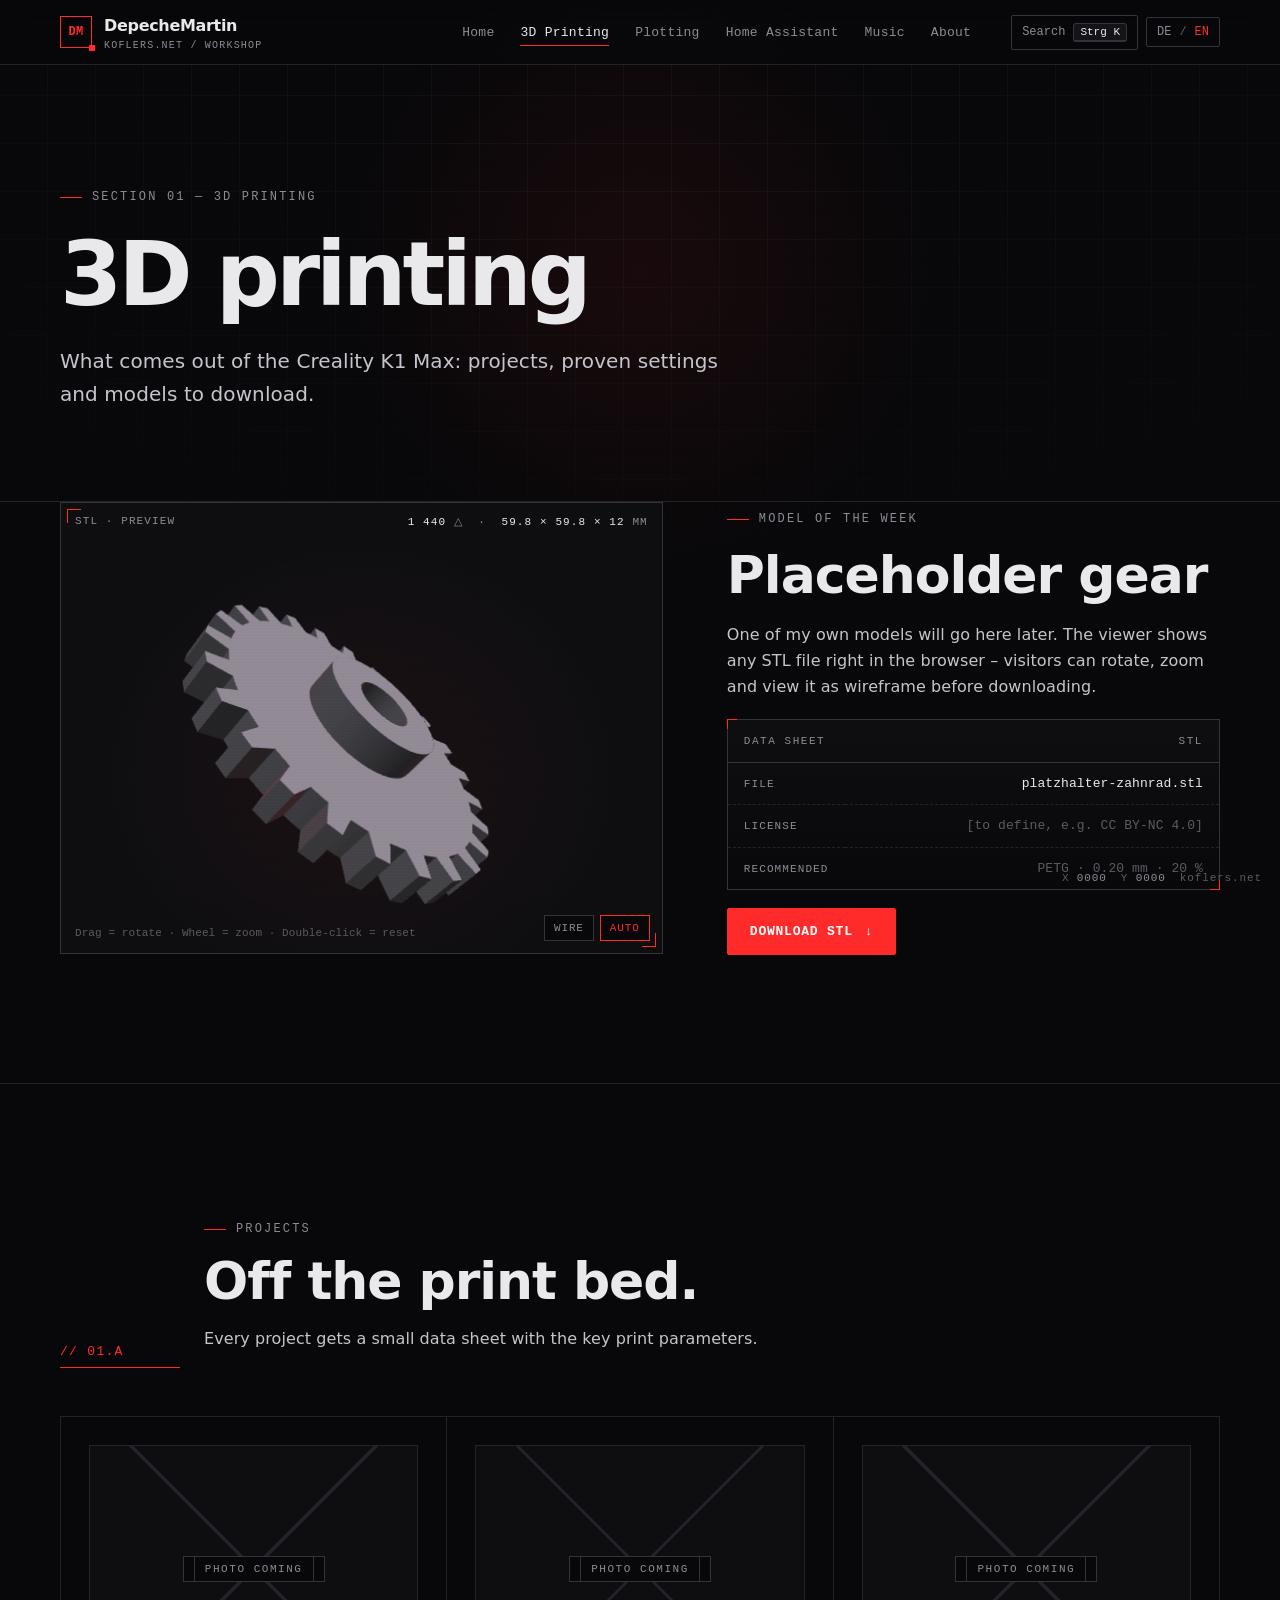
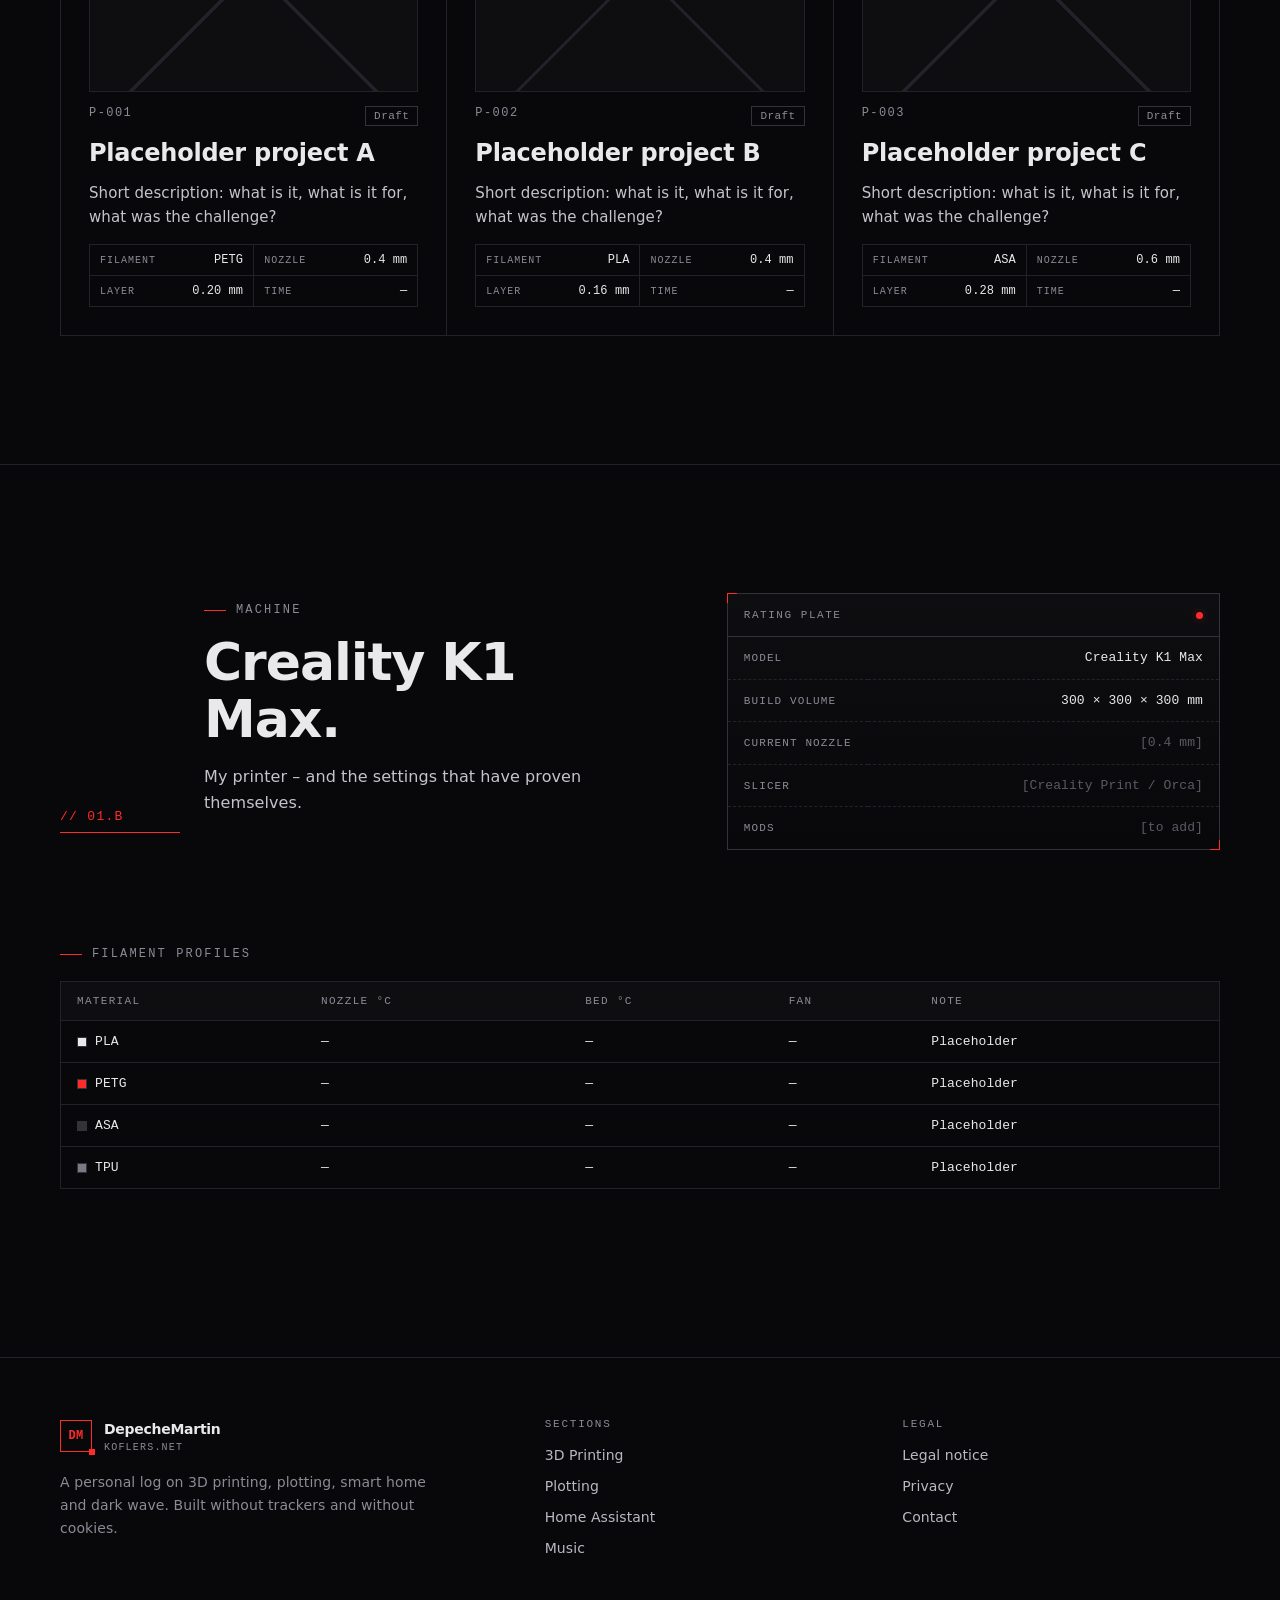
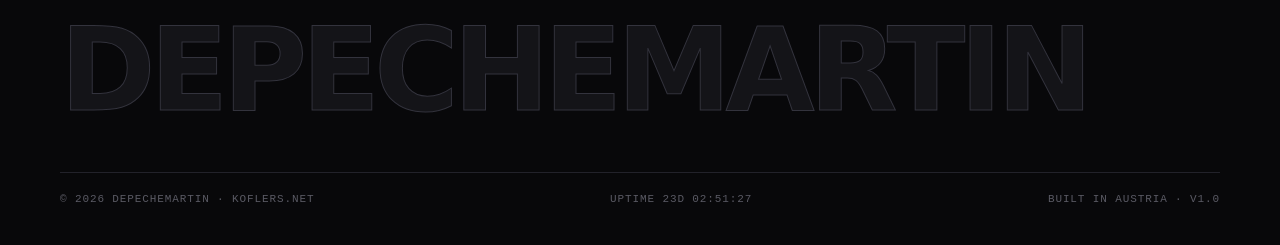
==== 3d-druck.html @ 0459d0f8 "Add files via upload" ====
<!DOCTYPE html>
<html lang="de" class="no-js" data-title-de="3D-Druck – DepecheMartin" data-title-en="3D printing – DepecheMartin">
<head>
<meta charset="utf-8">
<meta name="viewport" content="width=device-width, initial-scale=1">
<title>3D-Druck – DepecheMartin</title>
<meta name="description" content="3D-Druck mit dem Creality K1 Max: Projekte, Profile und STL-Modelle.">
<meta name="theme-color" content="#08080a">
<meta property="og:title" content="3D-Druck – DepecheMartin">
<meta property="og:description" content="3D-Druck mit dem Creality K1 Max: Projekte, Profile und STL-Modelle.">
<meta property="og:type" content="website">
<link rel="icon" href="assets/favicon.svg" type="image/svg+xml">
<link rel="stylesheet" href="assets/css/style.css">
<script>(function(d){d.classList.remove("no-js");try{var l=localStorage.getItem("km-lang");if(l)d.lang=l;else if(!/^de/i.test(navigator.language||"de"))d.lang="en";}catch(e){}})(document.documentElement);</script>
<script src="assets/js/main.js" defer></script>
<script src="assets/js/stl-viewer.js" defer></script>
</head>
<body>

<a class="skip-link" href="#main"><span data-l="de">Zum Inhalt</span><span data-l="en">Skip to content</span></a>
<div class="bg-grid" aria-hidden="true"></div>
<div class="bg-spot" aria-hidden="true"></div>
<div class="bg-scan" aria-hidden="true"></div>
<header class="site-header">
  <div class="wrap">
    <a class="logo" href="index.html" aria-label="DepecheMartin – Start">
      <span class="logo-mark">DM</span>
      <span>DepecheMartin<small>koflers.net / <span data-l="de">werkstatt</span><span data-l="en">workshop</span></small></span>
    </a>
    <nav class="nav" aria-label="Hauptnavigation"><a href="index.html"><span data-l="de">Start</span><span data-l="en">Home</span></a><a href="3d-druck.html" aria-current="page"><span data-l="de">3D-Druck</span><span data-l="en">3D Printing</span></a><a href="plotten.html"><span data-l="de">Plotten</span><span data-l="en">Plotting</span></a><a href="home-assistant.html"><span data-l="de">Home Assistant</span><span data-l="en">Home Assistant</span></a><a href="musik.html"><span data-l="de">Musik</span><span data-l="en">Music</span></a><a href="ueber.html"><span data-l="de">Über mich</span><span data-l="en">About</span></a></nav>
    <div class="tools">
      <button class="btn-ghost cmd-btn" type="button" aria-label="Suche / Befehle"><span class="lbl"><span data-l="de">Suche</span><span data-l="en">Search</span></span> <kbd>Strg K</kbd></button>
      <button class="btn-ghost lang-toggle" type="button" aria-label="Sprache wechseln / switch language"><span class="de">DE</span><span class="sep">/</span><span class="en">EN</span></button>
      <button class="btn-ghost menu-btn" type="button" aria-expanded="false" aria-label="Menü">☰</button>
    </div>
  </div>
</header>
<main id="main">

<section class="page-hero">
  <div class="wrap">
    <span class="kicker rv"><span data-l="de">Bereich 01 — 3D-Druck</span><span data-l="en">Section 01 — 3D printing</span></span>
    <h1 class="glitch rv d1" data-text="3D-Druck"><span data-l="de">3D-Druck</span><span data-l="en">3D printing</span></h1>
    <p class="lead rv d2"><span data-l="de">Was aus dem Creality K1 Max kommt: Projekte, bewährte Einstellungen und Modelle zum Herunterladen.</span><span data-l="en">What comes out of the Creality K1 Max: projects, proven settings and models to download.</span></p>
  </div>
</section>

<section style="padding-top:0">
  <div class="wrap split">
    <div class="rv">
      <div class="viewer" data-stl="assets/models/platzhalter-zahnrad.stl" aria-label="3D-Modell">
        <div class="hud"><span>STL · <span data-l="de">Vorschau</span><span data-l="en">Preview</span></span><span class="info"><span data-l="de">lädt …</span><span data-l="en">loading …</span></span></div>
        <div class="help"><span data-l="de">Ziehen = drehen · Rad = zoomen · Doppelklick = zurück</span><span data-l="en">Drag = rotate · Wheel = zoom · Double-click = reset</span></div>
        <div class="ctrl"><button type="button" data-act="wire" aria-pressed="false">Wire</button><button type="button" data-act="auto">Auto</button></div>
      </div>
    </div>
    <div class="stack rv d1">
      <span class="kicker"><span data-l="de">Modell der Woche</span><span data-l="en">Model of the week</span></span>
      <h2><span data-l="de">Platzhalter-Zahnrad</span><span data-l="en">Placeholder gear</span></h2>
      <p><span data-l="de">Hier steht später ein eigenes Modell. Der Viewer zeigt jede STL-Datei direkt im Browser – Besucher können sie drehen, zoomen und als Drahtgitter ansehen, bevor sie sie herunterladen.</span><span data-l="en">One of my own models will go here later. The viewer shows any STL file right in the browser – visitors can rotate, zoom and view it as wireframe before downloading.</span></p>
      <div class="plate">
        <div class="plate-head"><span><span data-l="de">Datenblatt</span><span data-l="en">Data sheet</span></span><span>STL</span></div>
        <dl>
          <dt><span data-l="de">Datei</span><span data-l="en">File</span></dt><dd>platzhalter-zahnrad.stl</dd>
          <dt><span data-l="de">Lizenz</span><span data-l="en">License</span></dt><dd class="ph"><span data-l="de">[festlegen, z. B. CC BY-NC 4.0]</span><span data-l="en">[to define, e.g. CC BY-NC 4.0]</span></dd>
          <dt><span data-l="de">Empfohlen</span><span data-l="en">Recommended</span></dt><dd class="ph">PETG · 0.20 mm · 20 %</dd>
        </dl>
      </div>
      <div><a class="btn dl" href="assets/models/platzhalter-zahnrad.stl" download><span data-l="de">STL herunterladen</span><span data-l="en">Download STL</span></a></div>
    </div>
  </div>
</section>

<section>
  <div class="wrap">
    <div class="sec-head">
  <div class="idx rv">// 01.A</div>
  <div><span class="kicker rv"><span data-l="de">Projekte</span><span data-l="en">Projects</span></span><h2 class="rv d1" style="margin-top:14px"><span data-l="de">Aus dem Drucker.</span><span data-l="en">Off the print bed.</span></h2><p class="rv d2"><span data-l="de">Jedes Projekt bekommt ein kleines Datenblatt mit den wichtigsten Druckparametern.</span><span data-l="en">Every project gets a small data sheet with the key print parameters.</span></p></div>
</div>
    <div class="grid g3"><article class="card project rv d0">
  <div class="ph-img"><span><span data-l="de">Foto folgt</span><span data-l="en">Photo coming</span></span></div>
  <div class="num"><span>P-001</span><span class="tag"><span data-l="de">Entwurf</span><span data-l="en">Draft</span></span></div>
  <h3><span data-l="de">Platzhalter-Projekt A</span><span data-l="en">Placeholder project A</span></h3>
  <p><span data-l="de">Kurzbeschreibung: Was ist es, wofür ist es, was war die Herausforderung?</span><span data-l="en">Short description: what is it, what is it for, what was the challenge?</span></p>
  <div class="meta">
    <div><span>Filament</span><span>PETG</span></div>
    <div><span><span data-l="de">Düse</span><span data-l="en">Nozzle</span></span><span>0.4 mm</span></div>
    <div><span><span data-l="de">Schicht</span><span data-l="en">Layer</span></span><span>0.20 mm</span></div>
    <div><span><span data-l="de">Zeit</span><span data-l="en">Time</span></span><span>—</span></div>
  </div>
</article><article class="card project rv d1">
  <div class="ph-img"><span><span data-l="de">Foto folgt</span><span data-l="en">Photo coming</span></span></div>
  <div class="num"><span>P-002</span><span class="tag"><span data-l="de">Entwurf</span><span data-l="en">Draft</span></span></div>
  <h3><span data-l="de">Platzhalter-Projekt B</span><span data-l="en">Placeholder project B</span></h3>
  <p><span data-l="de">Kurzbeschreibung: Was ist es, wofür ist es, was war die Herausforderung?</span><span data-l="en">Short description: what is it, what is it for, what was the challenge?</span></p>
  <div class="meta">
    <div><span>Filament</span><span>PLA</span></div>
    <div><span><span data-l="de">Düse</span><span data-l="en">Nozzle</span></span><span>0.4 mm</span></div>
    <div><span><span data-l="de">Schicht</span><span data-l="en">Layer</span></span><span>0.16 mm</span></div>
    <div><span><span data-l="de">Zeit</span><span data-l="en">Time</span></span><span>—</span></div>
  </div>
</article><article class="card project rv d2">
  <div class="ph-img"><span><span data-l="de">Foto folgt</span><span data-l="en">Photo coming</span></span></div>
  <div class="num"><span>P-003</span><span class="tag"><span data-l="de">Entwurf</span><span data-l="en">Draft</span></span></div>
  <h3><span data-l="de">Platzhalter-Projekt C</span><span data-l="en">Placeholder project C</span></h3>
  <p><span data-l="de">Kurzbeschreibung: Was ist es, wofür ist es, was war die Herausforderung?</span><span data-l="en">Short description: what is it, what is it for, what was the challenge?</span></p>
  <div class="meta">
    <div><span>Filament</span><span>ASA</span></div>
    <div><span><span data-l="de">Düse</span><span data-l="en">Nozzle</span></span><span>0.6 mm</span></div>
    <div><span><span data-l="de">Schicht</span><span data-l="en">Layer</span></span><span>0.28 mm</span></div>
    <div><span><span data-l="de">Zeit</span><span data-l="en">Time</span></span><span>—</span></div>
  </div>
</article></div>
  </div>
</section>

<section>
  <div class="wrap split">
    <div>
      <div class="sec-head">
  <div class="idx rv">// 01.B</div>
  <div><span class="kicker rv"><span data-l="de">Maschine</span><span data-l="en">Machine</span></span><h2 class="rv d1" style="margin-top:14px"><span data-l="de">Creality K1 Max.</span><span data-l="en">Creality K1 Max.</span></h2><p class="rv d2"><span data-l="de">Mein Drucker – und die Einstellungen, die sich bewährt haben.</span><span data-l="en">My printer – and the settings that have proven themselves.</span></p></div>
</div>
    </div>
    <div class="plate rv d1">
      <div class="plate-head"><span><span data-l="de">Typenschild</span><span data-l="en">Rating plate</span></span><span class="led"></span></div>
      <dl>
        <dt><span data-l="de">Modell</span><span data-l="en">Model</span></dt><dd>Creality K1 Max</dd>
        <dt><span data-l="de">Bauraum</span><span data-l="en">Build volume</span></dt><dd>300 × 300 × 300 mm</dd>
        <dt><span data-l="de">Düse aktuell</span><span data-l="en">Current nozzle</span></dt><dd class="ph">[0.4 mm]</dd>
        <dt>Slicer</dt><dd class="ph">[Creality Print / Orca]</dd>
        <dt><span data-l="de">Mods</span><span data-l="en">Mods</span></dt><dd class="ph">[<span data-l="de">eintragen</span><span data-l="en">to add</span>]</dd>
      </dl>
    </div>
  </div>
  <div class="wrap mt-l">
    <span class="kicker rv"><span data-l="de">Filament-Profile</span><span data-l="en">Filament profiles</span></span>
    <div class="table-wrap rv d1" style="margin-top:18px">
      <table>
        <thead><tr><th>Material</th><th><span data-l="de">Düse °C</span><span data-l="en">Nozzle °C</span></th><th><span data-l="de">Bett °C</span><span data-l="en">Bed °C</span></th><th><span data-l="de">Lüfter</span><span data-l="en">Fan</span></th><th><span data-l="de">Notiz</span><span data-l="en">Note</span></th></tr></thead>
        <tbody><tr><td><span class="sw" style="background:#e9e9ec"></span>PLA</td><td>—</td><td>—</td><td>—</td><td><span data-l="de">Platzhalter</span><span data-l="en">Placeholder</span></td></tr><tr><td><span class="sw" style="background:#ff2b2b"></span>PETG</td><td>—</td><td>—</td><td>—</td><td><span data-l="de">Platzhalter</span><span data-l="en">Placeholder</span></td></tr><tr><td><span class="sw" style="background:#333"></span>ASA</td><td>—</td><td>—</td><td>—</td><td><span data-l="de">Platzhalter</span><span data-l="en">Placeholder</span></td></tr><tr><td><span class="sw" style="background:#7a7a85"></span>TPU</td><td>—</td><td>—</td><td>—</td><td><span data-l="de">Platzhalter</span><span data-l="en">Placeholder</span></td></tr></tbody>
      </table>
    </div>
  </div>
</section>

</main>

<footer class="site-footer">
  <div class="wrap">
    <div class="cols">
      <div>
        <div class="logo"><span class="logo-mark">DM</span><span>DepecheMartin<small>koflers.net</small></span></div>
        <p class="muted" style="margin-top:18px;max-width:380px"><span data-l="de">Ein persönliches Logbuch über 3D-Druck, Plotten, Smart Home und Dark Wave. Gebaut ohne Tracker und ohne Cookies.</span><span data-l="en">A personal log on 3D printing, plotting, smart home and dark wave. Built without trackers and without cookies.</span></p>
      </div>
      <div>
        <h4><span data-l="de">Bereiche</span><span data-l="en">Sections</span></h4>
        <ul><li><a href="3d-druck.html"><span data-l="de">3D-Druck</span><span data-l="en">3D Printing</span></a></li><li><a href="plotten.html"><span data-l="de">Plotten</span><span data-l="en">Plotting</span></a></li><li><a href="home-assistant.html"><span data-l="de">Home Assistant</span><span data-l="en">Home Assistant</span></a></li><li><a href="musik.html"><span data-l="de">Musik</span><span data-l="en">Music</span></a></li></ul>
      </div>
      <div>
        <h4><span data-l="de">Rechtliches</span><span data-l="en">Legal</span></h4>
        <ul>
          <li><a href="impressum.html"><span data-l="de">Impressum / Offenlegung</span><span data-l="en">Legal notice</span></a></li>
          <li><a href="datenschutz.html"><span data-l="de">Datenschutz</span><span data-l="en">Privacy</span></a></li>
          <li><a href="ueber.html#kontakt"><span data-l="de">Kontakt</span><span data-l="en">Contact</span></a></li>
        </ul>
      </div>
    </div>
    <div class="big" aria-hidden="true">DEPECHEMARTIN</div>
    <div class="bottom">
      <span>© 2026 DepecheMartin · koflers.net</span>
      <span>Uptime <span id="uptime" data-since="2026-11-13">—</span></span>
      <span><span data-l="de">Gebaut in Österreich</span><span data-l="en">Built in Austria</span> · v1.0</span>
    </div>
  </div>
</footer>
<div class="readout" aria-hidden="true"><span>X <b id="rx">0000</b></span><span>Y <b id="ry">0000</b></span><span>koflers.net</span></div>
<div class="cmdk" role="dialog" aria-modal="true" aria-label="Befehlspalette">
  <div class="cmdk-box">
    <div class="cmdk-in"><span>&gt;_</span><input type="text" autocomplete="off" spellcheck="false" data-ph-de="Seite oder Befehl suchen …" data-ph-en="Search page or command …"></div>
    <ul></ul>
    <div class="cmdk-foot"><span><kbd>↑</kbd> <kbd>↓</kbd> <span data-l="de">wählen</span><span data-l="en">select</span></span><span><kbd>↵</kbd> <span data-l="de">öffnen</span><span data-l="en">open</span></span><span><kbd>Esc</kbd> <span data-l="de">schließen</span><span data-l="en">close</span></span></div>
  </div>
</div>
</body>
</html>
---- assets/css/style.css ----
/* ==========================================================================
   koflers.net — DepecheMartin / Werkstatt
   Dark · minimal · industrial · signal red
   ========================================================================== */

:root {
  --bg: #08080a;
  --bg-2: #0e0e11;
  --bg-3: #141418;
  --line: #22222a;
  --line-2: #33333d;
  --text: #e9e9ec;
  --muted: #8b8b96;
  --dim: #5a5a64;
  --red: #ff2b2b;
  --red-2: #c81414;
  --red-glow: rgba(255, 43, 43, .35);
  --ok: #3ddc84;

  --font: "Inter", "Segoe UI Variable Text", "Segoe UI", system-ui, -apple-system, Roboto, "Helvetica Neue", Arial, sans-serif;
  --mono: ui-monospace, "Cascadia Code", "Cascadia Mono", "JetBrains Mono", "SFMono-Regular", Consolas, "Liberation Mono", monospace;

  --max: 1240px;
  --pad: clamp(18px, 4vw, 40px);
  --radius: 2px;
  --ease: cubic-bezier(.2, .8, .2, 1);

  --mx: 50vw;
  --my: 30vh;
}

*, *::before, *::after { box-sizing: border-box; }

html { scroll-behavior: smooth; -webkit-text-size-adjust: 100%; }
@media (prefers-reduced-motion: reduce) {
  html { scroll-behavior: auto; }
  *, *::before, *::after { animation-duration: .01ms !important; animation-iteration-count: 1 !important; transition-duration: .01ms !important; }
}

body {
  margin: 0;
  background: var(--bg);
  color: var(--text);
  font: 16px/1.65 var(--font);
  letter-spacing: .005em;
  min-height: 100vh;
  overflow-x: hidden;
}

/* ---------- language switching ---------- */
html[lang="de"] [data-l="en"],
html[lang="en"] [data-l="de"] { display: none !important; }

/* ---------- background: grid + spotlight + scanlines ---------- */
.bg-grid {
  position: fixed; inset: 0; z-index: -2; pointer-events: none;
  background-image:
    linear-gradient(var(--line) 1px, transparent 1px),
    linear-gradient(90deg, var(--line) 1px, transparent 1px);
  background-size: 48px 48px;
  background-position: -1px -1px;
  opacity: .35;
  mask-image: radial-gradient(ellipse 90% 70% at 50% 0%, #000 30%, transparent 100%);
}
.bg-spot {
  position: fixed; inset: 0; z-index: -1; pointer-events: none;
  background: radial-gradient(520px circle at var(--mx) var(--my), rgba(255, 43, 43, .07), transparent 60%);
  transition: background .1s;
}
.bg-scan {
  position: fixed; inset: 0; z-index: 100; pointer-events: none;
  background: repeating-linear-gradient(to bottom, rgba(255,255,255,.018) 0 1px, transparent 1px 3px);
  mix-blend-mode: overlay;
}

/* ---------- typography ---------- */
a { color: inherit; text-decoration: none; }
p a, .prose a { color: var(--text); border-bottom: 1px solid var(--red); transition: color .2s; }
p a:hover, .prose a:hover { color: var(--red); }

h1, h2, h3, h4 { margin: 0; font-weight: 650; letter-spacing: -.02em; line-height: 1.1; }
h1 { font-size: clamp(44px, 8.5vw, 112px); letter-spacing: -.045em; font-weight: 750; }
h2 { font-size: clamp(30px, 4.2vw, 52px); }
h3 { font-size: 20px; letter-spacing: -.01em; }
p { margin: 0 0 1em; color: #c4c4cc; }

.mono, code, pre, kbd { font-family: var(--mono); }
.kicker {
  font: 500 12px/1.4 var(--mono);
  text-transform: uppercase; letter-spacing: .18em; color: var(--muted);
  display: inline-flex; align-items: center; gap: 10px;
}
.kicker::before { content: ""; width: 22px; height: 1px; background: var(--red); }
.red { color: var(--red); }
.muted { color: var(--muted); }

kbd {
  white-space: nowrap; font-size: 11px; padding: 2px 6px; border: 1px solid var(--line-2); border-bottom-width: 2px;
  border-radius: 3px; background: var(--bg-3); color: var(--text);
}

::selection { background: var(--red); color: #000; }

/* ---------- layout ---------- */
.wrap { width: 100%; max-width: var(--max); margin: 0 auto; padding: 0 var(--pad); }
section { padding: clamp(64px, 10vw, 130px) 0; position: relative; }
section + section { border-top: 1px solid var(--line); }

.sec-head { display: grid; grid-template-columns: 120px 1fr; gap: 24px; margin-bottom: 48px; align-items: end; }
.sec-head .idx { font: 500 13px var(--mono); color: var(--red); letter-spacing: .1em; padding-bottom: 8px; border-bottom: 1px solid var(--red); }
.sec-head p { max-width: 640px; margin-top: 16px; }
@media (max-width: 720px) { .sec-head { grid-template-columns: 1fr; gap: 12px; } .sec-head .idx { width: max-content; } }

.grid { display: grid; gap: 1px; background: var(--line); border: 1px solid var(--line); }
.grid > * { background: var(--bg); }
.g2 { grid-template-columns: repeat(2, 1fr); }
.g3 { grid-template-columns: repeat(3, 1fr); }
.g4 { grid-template-columns: repeat(4, 1fr); }
@media (max-width: 980px) { .g3, .g4 { grid-template-columns: repeat(2, 1fr); } }
@media (max-width: 640px) { .g2, .g3, .g4 { grid-template-columns: 1fr; } }

.split { display: grid; grid-template-columns: 1.1fr .9fr; gap: clamp(28px, 5vw, 72px); align-items: start; }
@media (max-width: 900px) { .split { grid-template-columns: 1fr; } }

/* ---------- header ---------- */
.site-header {
  position: sticky; top: 0; z-index: 50;
  background: rgba(8, 8, 10, .72);
  backdrop-filter: blur(14px) saturate(140%);
  -webkit-backdrop-filter: blur(14px) saturate(140%);
  border-bottom: 1px solid var(--line);
}
.site-header .wrap { display: flex; align-items: center; gap: 28px; height: 64px; }

.logo { display: flex; align-items: center; gap: 12px; font-weight: 700; letter-spacing: -.02em; white-space: nowrap; }
.logo-mark {
  width: 32px; height: 32px; display: grid; place-items: center;
  border: 1px solid var(--red); color: var(--red);
  font: 700 12px var(--mono); letter-spacing: .02em; position: relative;
}
.logo-mark::after { content: ""; position: absolute; right: -4px; bottom: -4px; width: 6px; height: 6px; background: var(--red); }
.logo small { display: block; font: 400 10px var(--mono); color: var(--muted); letter-spacing: .12em; text-transform: uppercase; margin-top: 1px; }

.nav { display: flex; gap: 2px; margin-left: auto; }
.nav a {
  font: 500 13px var(--mono); color: var(--muted); padding: 8px 12px; position: relative;
  letter-spacing: .02em; transition: color .2s;
}
.nav a::after {
  content: ""; position: absolute; left: 12px; right: 12px; bottom: 2px; height: 1px; background: var(--red);
  transform: scaleX(0); transform-origin: left; transition: transform .35s var(--ease);
}
.nav a:hover, .nav a[aria-current="page"] { color: var(--text); }
.nav a:hover::after, .nav a[aria-current="page"]::after { transform: scaleX(1); }

.tools { display: flex; align-items: center; gap: 8px; }
.btn-ghost {
  font: 500 12px var(--mono); color: var(--muted); background: transparent;
  border: 1px solid var(--line-2); padding: 7px 10px; cursor: pointer; border-radius: var(--radius);
  display: inline-flex; align-items: center; gap: 8px; transition: border-color .2s, color .2s;
}
.btn-ghost:hover { color: var(--text); border-color: var(--red); }
.lang-toggle span[data-on] { color: var(--text); }
.lang-toggle .sep { color: var(--dim); }
html[lang="de"] .lang-toggle .de, html[lang="en"] .lang-toggle .en { color: var(--red); }

.menu-btn { display: none; }
@media (max-width: 1080px) {
  .nav {
    position: fixed; inset: 64px 0 auto 0; flex-direction: column; gap: 0;
    background: var(--bg); border-bottom: 1px solid var(--line-2);
    padding: 12px var(--pad) 24px; z-index: 1;
    opacity: 0; visibility: hidden; transform: translateY(-12px);
    transition: opacity .3s var(--ease), transform .3s var(--ease), visibility .3s;
    box-shadow: 0 30px 60px rgba(0,0,0,.6);
  }
  .nav.open { opacity: 1; visibility: visible; transform: none; }
  .nav a { font-size: 18px; padding: 14px 0; border-bottom: 1px solid var(--line); }
  .nav a::after { display: none; }
  .menu-btn { display: inline-flex; }
  .tools { margin-left: auto; }
  .cmd-btn .lbl { display: none; }
}

@media (max-width: 640px) {
  .cmd-btn { display: none; }
  .logo small { display: none; }
  .site-header .wrap { gap: 12px; }
}

/* ---------- buttons ---------- */
.btn {
  display: inline-flex; align-items: center; gap: 12px;
  font: 600 13px var(--mono); letter-spacing: .06em; text-transform: uppercase;
  padding: 15px 22px; border: 1px solid var(--red); color: #fff; background: var(--red);
  cursor: pointer; position: relative; overflow: hidden; transition: color .25s, background .25s;
  border-radius: var(--radius);
}
.btn::after { content: "→"; transition: transform .3s var(--ease); }
.btn:hover::after { transform: translateX(4px); }
.btn:hover { background: transparent; color: var(--red); }
.btn.outline { background: transparent; color: var(--text); border-color: var(--line-2); }
.btn.outline:hover { border-color: var(--red); color: var(--red); }
.btn.dl::after { content: "↓"; }
.btn.dl:hover::after { transform: translateY(3px); }

/* ---------- hero ---------- */
.hero { padding: clamp(70px, 12vw, 150px) 0 clamp(60px, 8vw, 110px); border-top: 0; }
.hero h1 { margin: 22px 0 28px; }
.hero h1 .slash { color: var(--red); }
.hero .lead { font-size: clamp(18px, 2vw, 22px); max-width: 620px; color: #c9c9d1; }
.hero .actions { display: flex; flex-wrap: wrap; gap: 14px; margin-top: 36px; align-items: center; }
.hero .hint { font: 12px var(--mono); color: var(--muted); display: inline-flex; gap: 8px; align-items: center; margin-left: 6px; }

.page-hero { padding: clamp(60px, 9vw, 120px) 0 clamp(40px, 6vw, 70px); }
.page-hero h1 { font-size: clamp(42px, 7vw, 92px); margin: 18px 0 22px; }
.page-hero .lead { font-size: clamp(17px, 1.8vw, 20px); max-width: 680px; }

.readout {
  position: fixed; right: 18px; bottom: 16px; z-index: 40;
  font: 11px var(--mono); color: var(--dim); letter-spacing: .08em; pointer-events: none;
  display: flex; gap: 14px;
}
.readout b { color: var(--muted); font-weight: 500; }
@media (max-width: 720px), (hover: none) { .readout { display: none; } }

/* glitch */
.glitch { position: relative; display: block; width: max-content; max-width: 100%; }
.glitch.on::before, .glitch.on::after {
  content: attr(data-text); position: absolute; inset: 0; pointer-events: none;
}
.glitch.on::before { color: var(--red); transform: translate(-3px, 0); clip-path: inset(10% 0 55% 0); animation: gl1 .35s steps(2) both; }
.glitch.on::after { color: #7ef; opacity: .5; transform: translate(3px, 0); clip-path: inset(60% 0 8% 0); animation: gl2 .35s steps(2) both; }
@keyframes gl1 { 0% { clip-path: inset(10% 0 70% 0); } 50% { clip-path: inset(40% 0 30% 0); } 100% { clip-path: inset(80% 0 2% 0); } }
@keyframes gl2 { 0% { clip-path: inset(70% 0 5% 0); } 50% { clip-path: inset(20% 0 60% 0); } 100% { clip-path: inset(2% 0 85% 0); } }

/* blinking cursor */
.cursor::after { content: "_"; color: var(--red); animation: blink 1s steps(1) infinite; margin-left: 2px; }
@keyframes blink { 50% { opacity: 0; } }

/* ---------- panels / data plates ---------- */
.plate {
  border: 1px solid var(--line-2); background: linear-gradient(180deg, var(--bg-2), var(--bg));
  position: relative; font-family: var(--mono); font-size: 13px;
}
.plate::before, .plate::after {
  content: ""; position: absolute; width: 10px; height: 10px; border-color: var(--red); border-style: solid;
}
.plate::before { top: -1px; left: -1px; border-width: 1px 0 0 1px; }
.plate::after { bottom: -1px; right: -1px; border-width: 0 1px 1px 0; }
.plate-head {
  display: flex; justify-content: space-between; align-items: center; gap: 12px;
  padding: 12px 16px; border-bottom: 1px solid var(--line-2);
  font-size: 11px; letter-spacing: .14em; text-transform: uppercase; color: var(--muted);
}
.plate-head .led { width: 7px; height: 7px; border-radius: 50%; background: var(--red); box-shadow: 0 0 10px var(--red-glow); animation: pulse 2.4s infinite; }
@keyframes pulse { 50% { opacity: .35; } }
.plate dl { margin: 0; display: grid; grid-template-columns: auto 1fr; }
.plate dt, .plate dd { margin: 0; padding: 10px 16px; border-bottom: 1px dashed var(--line); }
.plate dt { white-space: nowrap; color: var(--muted); text-transform: uppercase; font-size: 11px; letter-spacing: .1em; padding-top: 12px; }
.plate dd { text-align: right; color: var(--text); }
.plate dl > :nth-last-child(-n+2) { border-bottom: 0; }
.plate .ph { color: var(--dim); }

/* ---------- cards ---------- */
.card { padding: 28px; position: relative; display: flex; flex-direction: column; gap: 14px; min-height: 100%; transition: background .3s; }
a.card:hover { background: var(--bg-2); }
.card .num { font: 500 12px var(--mono); color: var(--muted); letter-spacing: .12em; display: flex; justify-content: space-between; }
.card .num .arrow { color: var(--dim); transition: transform .3s var(--ease), color .3s; }
a.card:hover .num .arrow { color: var(--red); transform: translate(3px, -3px); }
.card h3 { font-size: 24px; }
.card p { margin: 0; font-size: 15px; }
.card .tags { display: flex; flex-wrap: wrap; gap: 6px; margin-top: auto; padding-top: 10px; }
.tag { font: 11px var(--mono); color: var(--muted); border: 1px solid var(--line-2); padding: 3px 8px; letter-spacing: .04em; }
.tag.red { color: var(--red); border-color: rgba(255, 43, 43, .45); }

.area-card { min-height: 320px; overflow: hidden; }
.area-card .icon { width: 56px; height: 56px; color: var(--red); margin: 18px 0 auto; }
.area-card .icon svg { width: 100%; height: 100%; }
.area-card::after {
  content: ""; position: absolute; left: 0; bottom: 0; height: 2px; width: 100%; background: var(--red);
  transform: scaleX(0); transform-origin: left; transition: transform .5s var(--ease);
}
.area-card:hover::after { transform: scaleX(1); }

/* image placeholder */
.ph-img {
  aspect-ratio: 4 / 3; position: relative; overflow: hidden;
  background:
    linear-gradient(135deg, transparent 49.6%, var(--line) 49.6% 50.4%, transparent 50.4%),
    linear-gradient(45deg, transparent 49.6%, var(--line) 49.6% 50.4%, transparent 50.4%),
    var(--bg-2);
  border: 1px solid var(--line);
  display: grid; place-items: center;
}
.ph-img span {
  font: 11px var(--mono); color: var(--muted); letter-spacing: .14em; text-transform: uppercase;
  background: var(--bg); padding: 6px 10px; border: 1px solid var(--line-2);
}
.ph-img.wide { aspect-ratio: 16 / 9; }

/* ---------- project card (3D) ---------- */
.project .meta { display: grid; grid-template-columns: repeat(2, 1fr); gap: 1px; background: var(--line); border: 1px solid var(--line); font: 12px var(--mono); }
.project .meta div { background: var(--bg); padding: 8px 10px; display: flex; justify-content: space-between; gap: 8px; }
.project .meta div span:first-child { color: var(--muted); text-transform: uppercase; font-size: 10px; letter-spacing: .1em; padding-top: 2px; }

/* ---------- log list ---------- */
.log { border-top: 1px solid var(--line); }
.log a {
  display: grid; grid-template-columns: 130px 140px 1fr 30px; gap: 20px; align-items: center;
  padding: 22px 4px; border-bottom: 1px solid var(--line); transition: background .25s, padding .3s var(--ease);
}
.log a:hover { background: var(--bg-2); padding-left: 16px; }
.log .date { font: 13px var(--mono); color: var(--muted); }
.log .title { font-size: 19px; font-weight: 550; letter-spacing: -.01em; }
.log .go { color: var(--dim); font-family: var(--mono); transition: color .2s; }
.log a:hover .go { color: var(--red); }
@media (max-width: 720px) { .log a { grid-template-columns: 1fr auto; gap: 6px 12px; } .log .tagcol { grid-row: 1; grid-column: 2; } .log .title { grid-column: 1 / -1; } .log .go { display: none; } }

/* ---------- tables ---------- */
.table-wrap { overflow-x: auto; border: 1px solid var(--line); }
table { width: 100%; border-collapse: collapse; font: 13px var(--mono); min-width: 560px; }
th, td { text-align: left; padding: 13px 16px; border-bottom: 1px solid var(--line); }
th { color: var(--muted); font-weight: 500; font-size: 11px; letter-spacing: .12em; text-transform: uppercase; background: var(--bg-2); }
tr:last-child td { border-bottom: 0; }
tbody tr { transition: background .2s; }
tbody tr:hover { background: var(--bg-2); }
td .sw { display: inline-block; width: 10px; height: 10px; margin-right: 8px; vertical-align: middle; border: 1px solid var(--line-2); }

/* ---------- STL viewer ---------- */
.viewer {
  position: relative; border: 1px solid var(--line-2); background:
    radial-gradient(ellipse at 50% 60%, rgba(255, 43, 43, .06), transparent 60%),
    var(--bg-2);
  aspect-ratio: 4 / 3; overflow: hidden; touch-action: none; cursor: grab;
}
.viewer:active { cursor: grabbing; }
.viewer canvas { display: block; width: 100%; height: 100%; }
.viewer .hud {
  position: absolute; left: 0; right: 0; top: 0; display: flex; justify-content: space-between; gap: 10px;
  padding: 12px 14px; font: 11px var(--mono); color: var(--muted); letter-spacing: .1em; text-transform: uppercase; pointer-events: none;
}
.viewer .hud b { color: var(--text); font-weight: 500; }
.viewer .ctrl { position: absolute; right: 12px; bottom: 12px; display: flex; gap: 6px; }
.viewer .ctrl button {
  font: 11px var(--mono); letter-spacing: .08em; background: rgba(8, 8, 10, .8); color: var(--muted);
  border: 1px solid var(--line-2); padding: 6px 9px; cursor: pointer; text-transform: uppercase;
}
.viewer .ctrl button:hover, .viewer .ctrl button[aria-pressed="true"] { color: var(--red); border-color: var(--red); }
.viewer .help { position: absolute; left: 14px; bottom: 14px; font: 11px var(--mono); color: var(--dim); pointer-events: none; }
.viewer .err {
  position: absolute; inset: 0; display: grid; place-items: center; text-align: center; padding: 30px;
  font: 12px/1.7 var(--mono); color: var(--muted);
}
.viewer::before, .viewer::after { content: ""; position: absolute; width: 14px; height: 14px; border: solid var(--red); z-index: 2; pointer-events: none; }
.viewer::before { top: 6px; left: 6px; border-width: 1px 0 0 1px; }
.viewer::after { bottom: 6px; right: 6px; border-width: 0 1px 1px 0; }

/* ---------- plotter ---------- */
.plot-box { border: 1px solid var(--line-2); background: #f1efe9; aspect-ratio: 1; display: grid; place-items: center; position: relative; overflow: hidden; }
.plot-box::before { content: ""; position: absolute; inset: 0; background-image: radial-gradient(#cfcbc2 1px, transparent 1px); background-size: 18px 18px; opacity: .7; }
.plot-box svg { width: 82%; height: 82%; position: relative; }
.plot-box svg path, .plot-box svg circle, .plot-box svg polyline { fill: none; stroke: #121212; stroke-width: 1.2; stroke-linecap: round; stroke-linejoin: round; }
.plot-box .pen { position: absolute; width: 10px; height: 10px; border-radius: 50%; background: var(--red); box-shadow: 0 0 0 4px rgba(255, 43, 43, .2); transform: translate(-50%, -50%); opacity: 0; transition: opacity .3s; }
.plot-box.drawing .pen { opacity: 1; }
.plot-box .label { position: absolute; left: 12px; top: 10px; font: 11px var(--mono); color: #666; letter-spacing: .12em; text-transform: uppercase; }

/* ---------- waveform ---------- */
.wave { width: 100%; height: 160px; display: block; }
.wave.big { height: clamp(220px, 32vw, 380px); }
.wave-strip { border-top: 1px solid var(--line); border-bottom: 1px solid var(--line); position: relative; }
.wave-strip .lbl { position: absolute; left: var(--pad); top: 12px; font: 11px var(--mono); color: var(--muted); letter-spacing: .14em; text-transform: uppercase; }

/* ---------- music ---------- */
.band-list { list-style: none; margin: 0; padding: 0; border-top: 1px solid var(--line); counter-reset: b; }
.band-list li {
  counter-increment: b; display: flex; align-items: baseline; gap: 22px; padding: 18px 0; border-bottom: 1px solid var(--line);
  font-size: clamp(24px, 3.4vw, 42px); font-weight: 650; letter-spacing: -.03em; transition: color .25s, padding .35s var(--ease);
}
.band-list li::before { content: counter(b, decimal-leading-zero); font: 12px var(--mono); color: var(--red); letter-spacing: .1em; }
.band-list li:hover { padding-left: 14px; color: var(--red); }
.vinyl {
  aspect-ratio: 1; border-radius: 50%; position: relative;
  background:
    radial-gradient(circle, var(--red) 0 14%, #111 14.5% 15.5%, transparent 16%),
    repeating-radial-gradient(circle, #0b0b0d 0 2px, #17171b 2px 3px);
  box-shadow: 0 30px 60px rgba(0, 0, 0, .6), inset 0 0 0 1px var(--line-2);
  animation: spin 6s linear infinite; animation-play-state: paused;
}
.vinyl::after { content: ""; position: absolute; inset: 49%; border-radius: 50%; background: var(--bg); }
.album:hover .vinyl { animation-play-state: running; }
@keyframes spin { to { transform: rotate(360deg); } }
.album { padding: 26px; display: flex; flex-direction: column; gap: 16px; }
.album .t { font-weight: 600; }
.album .a { font: 12px var(--mono); color: var(--muted); }

/* ---------- code ---------- */
.code {
  border: 1px solid var(--line-2); background: #0b0b0e; position: relative; overflow: hidden;
}
.code-head { display: flex; justify-content: space-between; align-items: center; padding: 10px 14px; border-bottom: 1px solid var(--line); font: 11px var(--mono); color: var(--muted); letter-spacing: .1em; text-transform: uppercase; }
.code-head .dots { display: flex; gap: 6px; }
.code-head .dots i { width: 9px; height: 9px; border-radius: 50%; background: var(--line-2); }
.code-head .dots i:first-child { background: var(--red); }
.code pre { margin: 0; padding: 18px; overflow-x: auto; font-size: 13px; line-height: 1.7; color: #d8d8de; }
.code .k { color: var(--red); }
.code .s { color: #a9e0b5; }
.code .c { color: var(--dim); font-style: italic; }
.copy-btn.done { color: var(--ok); border-color: var(--ok); }

/* ---------- notice ---------- */
.notice { border: 1px solid var(--line-2); border-left: 3px solid var(--red); padding: 18px 22px; background: var(--bg-2); font-size: 15px; }
.notice strong { color: var(--text); }
.notice p:last-child { margin: 0; }

/* ---------- prose (legal pages) ---------- */
.prose { max-width: 760px; }
.prose h2 { font-size: 26px; margin: 48px 0 14px; }
.prose h3 { font-size: 18px; margin: 30px 0 10px; }
.prose ul { padding-left: 20px; color: #c4c4cc; }
.prose li { margin-bottom: 6px; }
.fill { background: rgba(255, 43, 43, .12); color: var(--red); padding: 1px 6px; font-family: var(--mono); font-size: .9em; border: 1px dashed rgba(255, 43, 43, .5); }

/* ---------- footer ---------- */
.site-footer { border-top: 1px solid var(--line); padding: 60px 0 40px; margin-top: 40px; font-size: 14px; }
.site-footer .cols { display: grid; grid-template-columns: 1.4fr 1fr 1fr; gap: 40px; }
.site-footer h4 { font: 500 11px var(--mono); text-transform: uppercase; letter-spacing: .16em; color: var(--muted); margin-bottom: 14px; }
.site-footer ul { list-style: none; margin: 0; padding: 0; }
.site-footer li { margin-bottom: 8px; }
.site-footer li a { color: #b9b9c2; transition: color .2s; }
.site-footer li a:hover { color: var(--red); }
.site-footer .bottom { margin-top: 50px; padding-top: 20px; border-top: 1px solid var(--line); display: flex; justify-content: space-between; flex-wrap: wrap; gap: 12px; font: 11px var(--mono); color: var(--dim); letter-spacing: .08em; text-transform: uppercase; }
.site-footer .big { font-size: clamp(44px, 9vw, 128px); font-weight: 800; letter-spacing: -.05em; line-height: .9; color: var(--bg-3); -webkit-text-stroke: 1px var(--line-2); margin-top: 50px; user-select: none; white-space: nowrap; overflow: hidden; }
@media (max-width: 760px) { .site-footer .cols { grid-template-columns: 1fr; } }

/* ---------- reveal ---------- */
.rv { opacity: 0; transform: translateY(24px); transition: opacity .8s var(--ease), transform .8s var(--ease); }
.rv.in { opacity: 1; transform: none; }
.rv.d1 { transition-delay: .08s; } .rv.d2 { transition-delay: .16s; } .rv.d3 { transition-delay: .24s; }
.no-js .rv { opacity: 1; transform: none; }

/* ---------- boot screen ---------- */
.boot {
  position: fixed; inset: 0; z-index: 200; background: #050506; display: flex; flex-direction: column; justify-content: flex-end;
  padding: clamp(24px, 6vw, 70px); font: 13px/1.8 var(--mono); color: #9a9aa4; transition: opacity .6s, visibility .6s;
  display: none;
}
html.booting .boot { display: flex; }
html.booting body { overflow: hidden; }
.boot.hide { opacity: 0; visibility: hidden; }
.boot .line { white-space: pre-wrap; }
.boot .line .ok { color: var(--ok); }
.boot .line .r { color: var(--red); }
.boot .bar { height: 2px; background: var(--line); margin-top: 18px; max-width: 520px; }
.boot .bar i { display: block; height: 100%; width: 0; background: var(--red); box-shadow: 0 0 12px var(--red); transition: width .2s; }
.boot .skip { position: absolute; top: 22px; right: 26px; font-size: 11px; letter-spacing: .14em; text-transform: uppercase; color: var(--dim); }

/* ---------- command palette ---------- */
.cmdk { position: fixed; inset: 0; z-index: 150; display: none; place-items: start center; padding-top: 14vh; background: rgba(0, 0, 0, .6); backdrop-filter: blur(6px); }
.cmdk.open { display: grid; animation: fade .18s ease-out; }
@keyframes fade { from { opacity: 0; } }
.cmdk-box { width: min(620px, 92vw); background: var(--bg-2); border: 1px solid var(--line-2); box-shadow: 0 40px 100px rgba(0, 0, 0, .7), 0 0 0 1px rgba(255, 43, 43, .15); animation: pop .22s var(--ease); }
@keyframes pop { from { transform: translateY(-8px) scale(.98); opacity: 0; } }
.cmdk-in { display: flex; align-items: center; gap: 12px; padding: 0 18px; border-bottom: 1px solid var(--line-2); }
.cmdk-in span { color: var(--red); font: 14px var(--mono); }
.cmdk input { flex: 1; background: transparent; border: 0; outline: 0; color: var(--text); font: 16px var(--mono); padding: 18px 0; }
.cmdk ul { list-style: none; margin: 0; padding: 8px; max-height: 50vh; overflow: auto; }
.cmdk li { display: flex; justify-content: space-between; align-items: center; gap: 12px; padding: 11px 12px; cursor: pointer; font-size: 15px; border-left: 2px solid transparent; }
.cmdk li small { font: 11px var(--mono); color: var(--dim); letter-spacing: .08em; text-transform: uppercase; }
.cmdk li.sel { background: var(--bg-3); border-left-color: var(--red); }
.cmdk li.sel small { color: var(--red); }
.cmdk .empty { padding: 18px 12px; color: var(--muted); font: 13px var(--mono); }
.cmdk-foot { display: flex; gap: 16px; padding: 10px 18px; border-top: 1px solid var(--line-2); font: 11px var(--mono); color: var(--dim); }

/* ---------- misc ---------- */
.stack > * + * { margin-top: 18px; }
.mt-l { margin-top: 56px; }
.center { text-align: center; }
.skip-link { position: absolute; left: -999px; top: 8px; background: var(--red); color: #000; padding: 8px 12px; z-index: 300; }
.skip-link:focus { left: 8px; }
:focus-visible { outline: 1px solid var(--red); outline-offset: 3px; }

.marquee { overflow: hidden; border-top: 1px solid var(--line); border-bottom: 1px solid var(--line); padding: 16px 0; white-space: nowrap; }
.marquee-track { display: inline-flex; gap: 48px; animation: marq 40s linear infinite; font: 500 13px var(--mono); color: var(--muted); letter-spacing: .14em; text-transform: uppercase; }
.marquee-track span::before { content: "◆"; color: var(--red); margin-right: 48px; font-size: 9px; vertical-align: middle; }
@keyframes marq { to { transform: translateX(-50%); } }

.e404 { min-height: 70vh; display: grid; place-items: center; text-align: center; }
.e404 .code404 { font: 800 clamp(120px, 26vw, 300px)/1 var(--font); letter-spacing: -.06em; color: transparent; -webkit-text-stroke: 1px var(--red); }
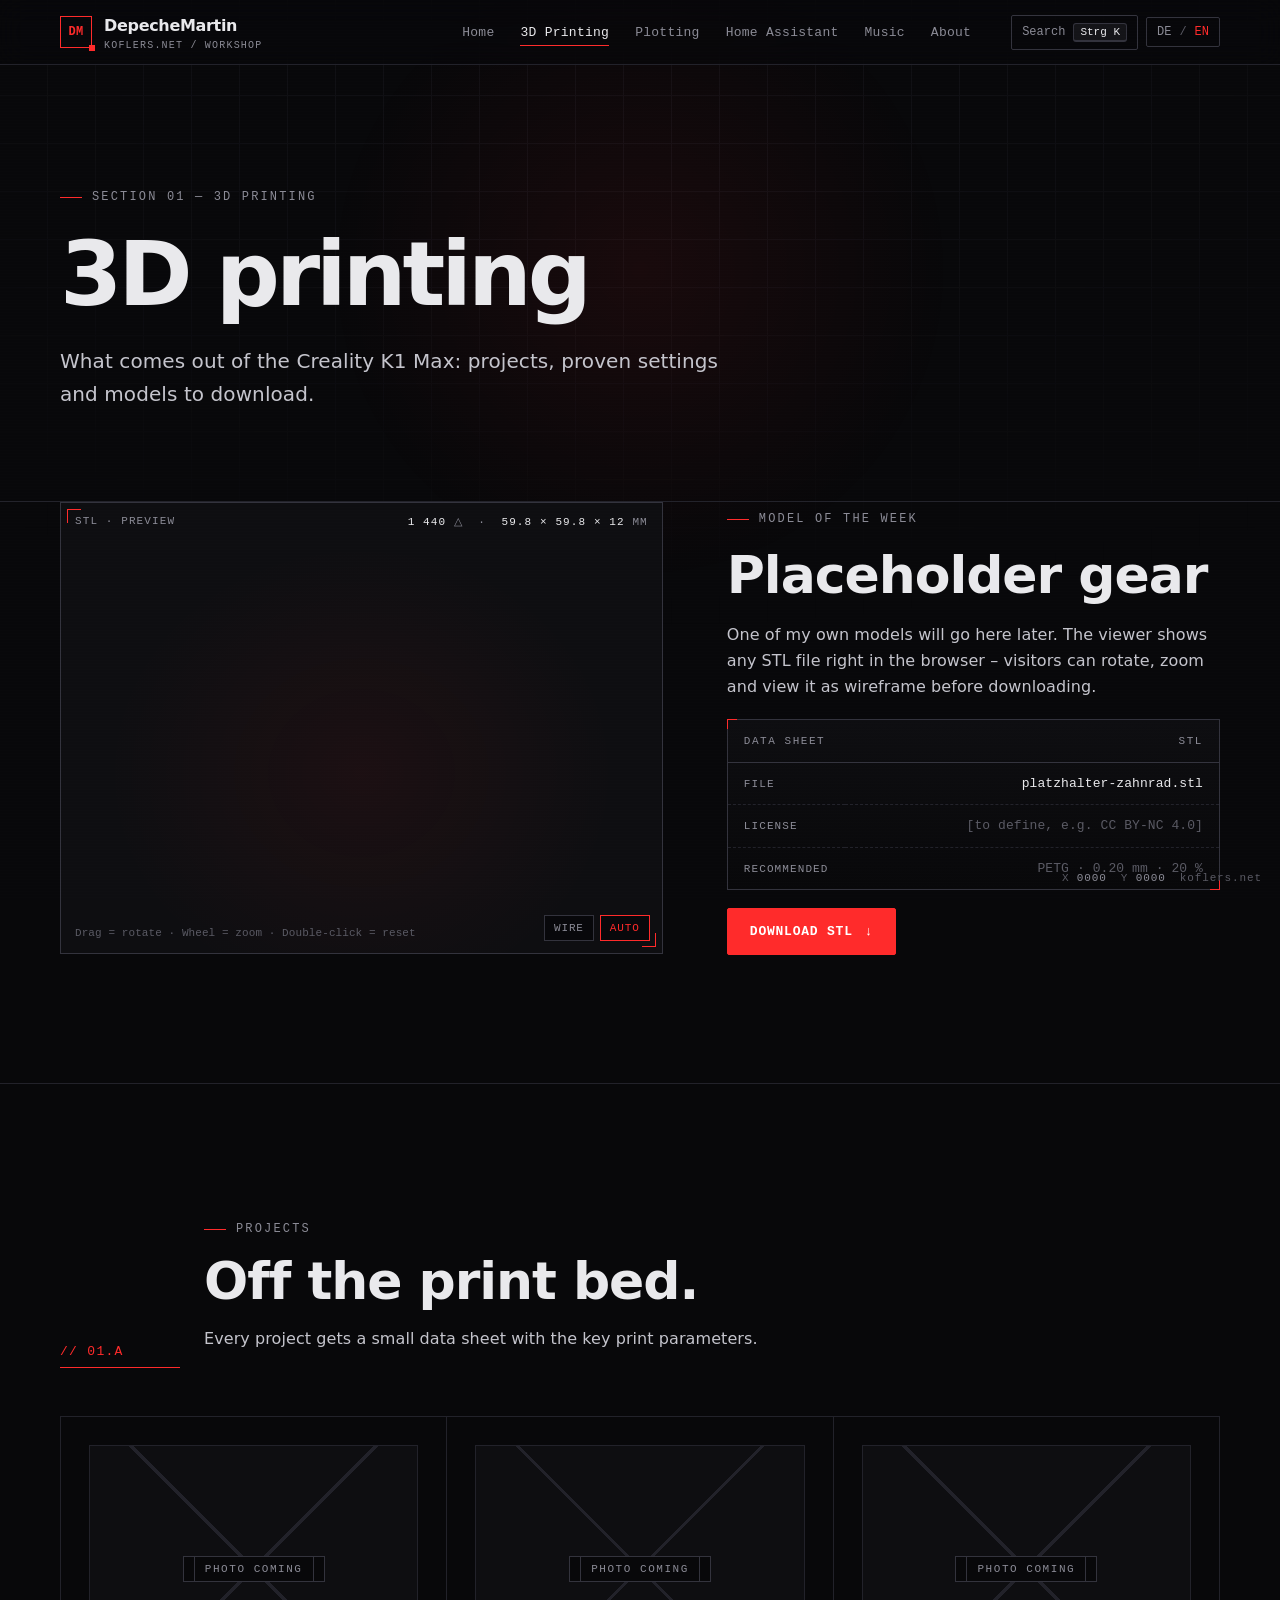
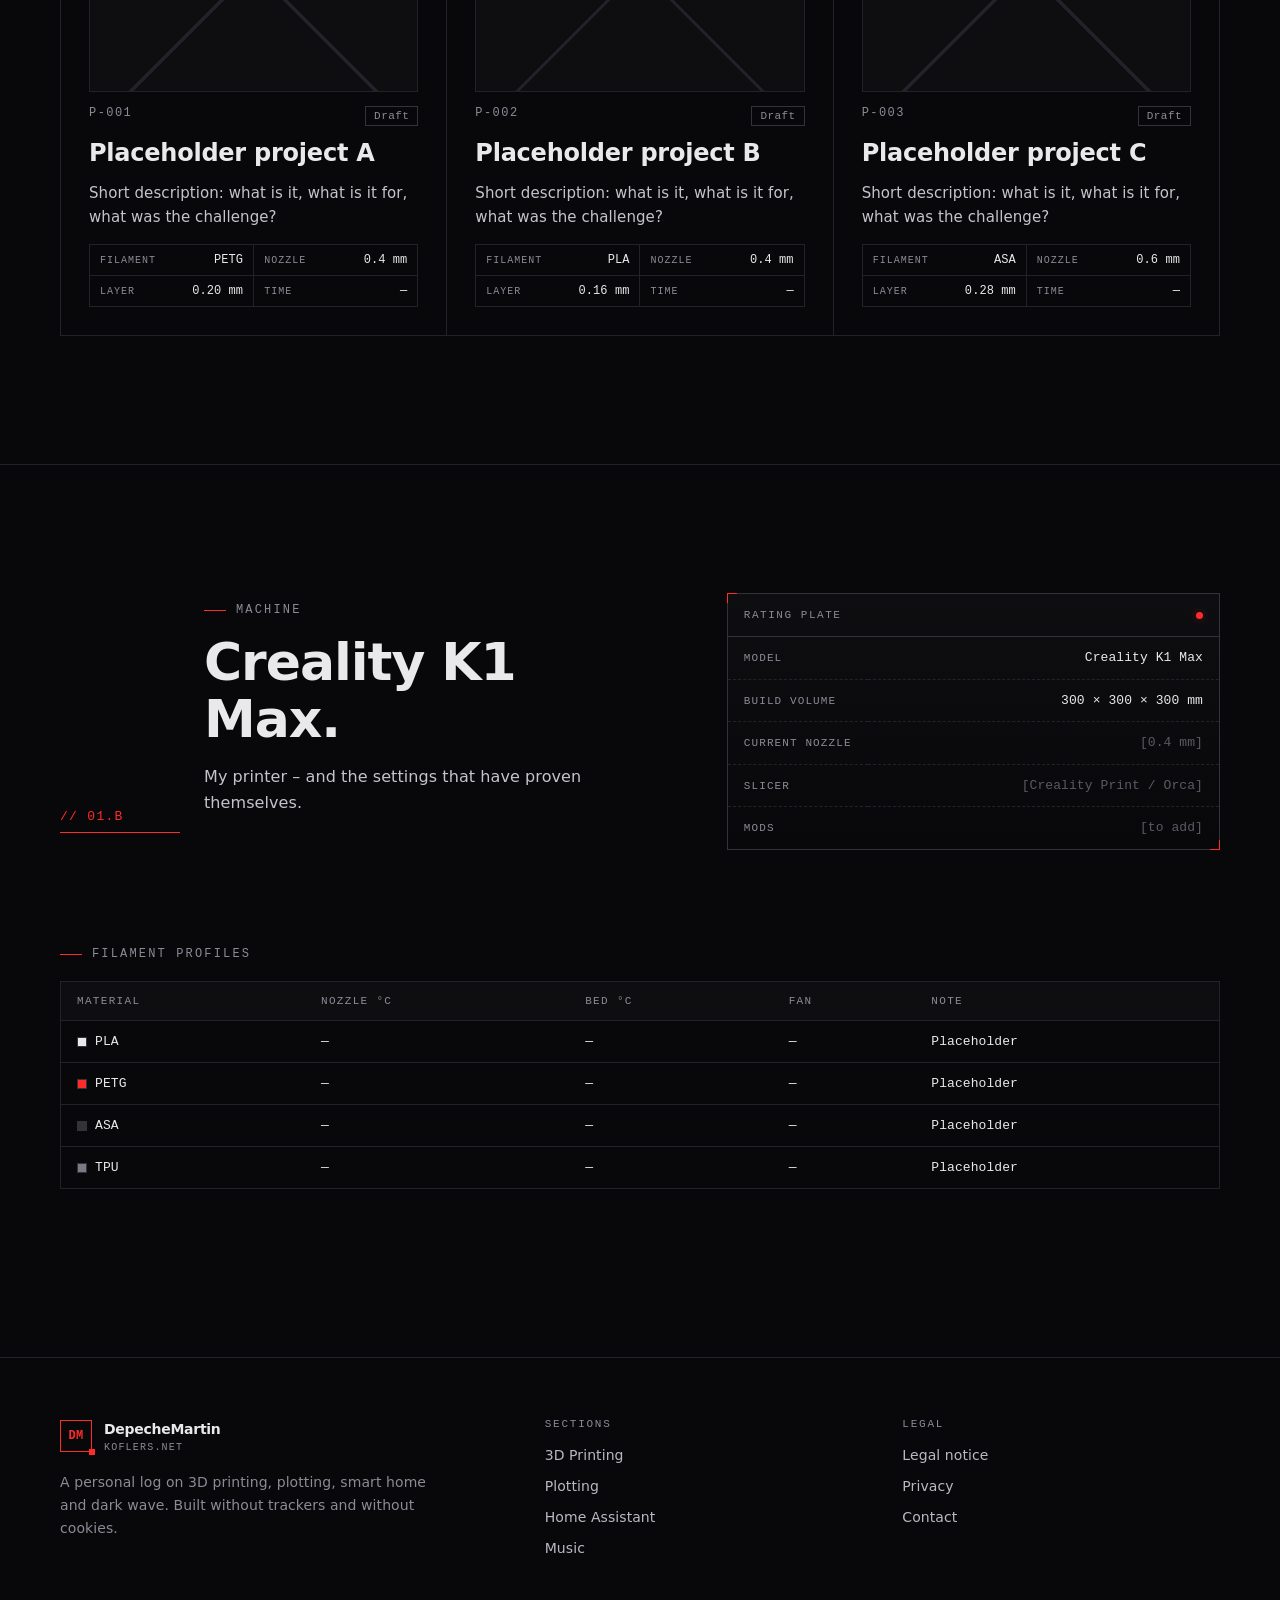
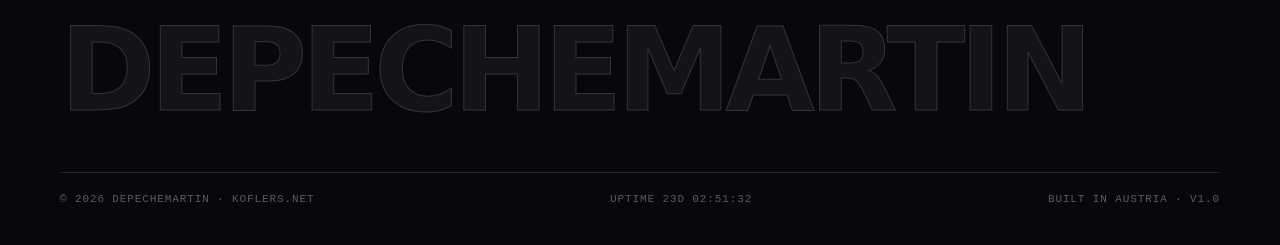
==== commit 7dece959: "App-Modus (PWA): Manifest, Service Worker, App-Icons Co-Authored-By: Claude Opus 5.5 <noreply@anthro" ====
--- a/3d-druck.html
+++ b/3d-druck.html
@@ -10,6 +10,9 @@
 <meta property="og:description" content="3D-Druck mit dem Creality K1 Max: Projekte, Profile und STL-Modelle.">
 <meta property="og:type" content="website">
 <link rel="icon" href="assets/favicon.svg" type="image/svg+xml">
+<link rel="manifest" href="/manifest.webmanifest">
+<link rel="apple-touch-icon" href="/assets/icons/apple-touch-icon.png">
+<meta name="mobile-web-app-capable" content="yes">
 <link rel="stylesheet" href="assets/css/style.css">
 <script>(function(d){d.classList.remove("no-js");try{var l=localStorage.getItem("km-lang");if(l)d.lang=l;else if(!/^de/i.test(navigator.language||"de"))d.lang="en";}catch(e){}})(document.documentElement);</script>
 <script src="assets/js/main.js" defer></script>
--- a/assets/css/style.css
+++ b/assets/css/style.css
@@ -367,7 +367,7 @@
 
 /* ---------- waveform ---------- */
 .wave { width: 100%; height: 160px; display: block; }
-.wave.big { height: clamp(220px, 32vw, 380px); }
+.wave.big { height: clamp(110px, 16vw, 190px); }
 .wave-strip { border-top: 1px solid var(--line); border-bottom: 1px solid var(--line); position: relative; }
 .wave-strip .lbl { position: absolute; left: var(--pad); top: 12px; font: 11px var(--mono); color: var(--muted); letter-spacing: .14em; text-transform: uppercase; }
 
@@ -393,6 +393,91 @@
 .album { padding: 26px; display: flex; flex-direction: column; gap: 16px; }
 .album .t { font-weight: 600; }
 .album .a { font: 12px var(--mono); color: var(--muted); }
+
+/* ---------- spotify ---------- */
+.sp-now { display: grid; grid-template-columns: minmax(180px, 300px) 1fr; gap: clamp(24px, 5vw, 64px); align-items: center; border: 1px solid var(--line); background: var(--bg-2); padding: clamp(20px, 4vw, 40px); position: relative; overflow: hidden; }
+.sp-now::before { content: ""; position: absolute; inset: 0; background: radial-gradient(600px 300px at 15% 50%, var(--red-glow), transparent 70%); opacity: 0; transition: opacity 1s; pointer-events: none; }
+.sp-now[data-state="playing"]::before { opacity: .35; }
+.sp-now-art { position: relative; aspect-ratio: 1; }
+.sp-now-art .vinyl { position: absolute; inset: 4%; transition: transform .9s var(--ease); }
+.sp-now[data-state="playing"] .vinyl { animation-play-state: running; transform: translateX(22%); }
+.sp-cover { position: absolute; inset: 0; width: 100%; height: 100%; object-fit: cover; box-shadow: 0 30px 70px rgba(0, 0, 0, .7), 0 0 0 1px var(--line-2); }
+.sp-now-info { display: flex; flex-direction: column; gap: 10px; min-width: 0; position: relative; }
+.sp-status { display: inline-flex; align-items: center; gap: 10px; font: 12px var(--mono); letter-spacing: .14em; text-transform: uppercase; color: var(--muted); }
+.sp-status i { width: 9px; height: 9px; border-radius: 50%; background: var(--dim); flex: none; }
+.sp-now[data-state="playing"] .sp-status { color: var(--red); }
+.sp-now[data-state="playing"] .sp-status i { background: var(--red); box-shadow: 0 0 0 0 var(--red-glow); animation: sp-pulse 1.6s infinite; }
+.sp-now[data-state="error"] .sp-status i { background: var(--red-2); }
+@keyframes sp-pulse { 70% { box-shadow: 0 0 0 10px transparent; } 100% { box-shadow: 0 0 0 0 transparent; } }
+.sp-title { font-size: clamp(28px, 4.4vw, 56px); letter-spacing: -.035em; line-height: 1.02; margin: 4px 0 0; overflow-wrap: anywhere; }
+.sp-artist { font-size: clamp(17px, 2vw, 22px); color: var(--text); }
+.sp-album { font: 13px var(--mono); color: var(--muted); }
+.sp-progress { margin-top: 8px; max-width: 520px; }
+.sp-bar { height: 3px; background: var(--line-2); position: relative; }
+.sp-bar span { position: absolute; inset: 0 auto 0 0; width: 0; background: var(--red); box-shadow: 0 0 12px var(--red-glow); }
+.sp-time { display: flex; justify-content: space-between; font: 11px var(--mono); color: var(--muted); margin-top: 6px; }
+.sp-open { align-self: flex-start; margin-top: 12px; }
+.sp-panel { padding: clamp(18px, 3vw, 28px); }
+.sp-panel-head { display: flex; justify-content: space-between; align-items: center; gap: 12px; flex-wrap: wrap; margin-bottom: 14px; }
+.sp-seg { display: inline-flex; border: 1px solid var(--line-2); }
+.sp-seg button { font: 11px var(--mono); letter-spacing: .06em; color: var(--muted); background: transparent; border: 0; padding: 7px 10px; cursor: pointer; transition: color .2s, background .2s; }
+.sp-seg button + button { border-left: 1px solid var(--line-2); }
+.sp-seg button:hover { color: var(--text); }
+.sp-seg button[aria-selected="true"] { background: var(--red); color: #000; }
+.sp-list { list-style: none; margin: 0; padding: 0; counter-reset: sp; }
+.sp-list li { border-top: 1px solid var(--line); }
+.sp-list a, .sp-list .row { display: grid; grid-template-columns: 44px 1fr auto; gap: 14px; align-items: center; padding: 10px 0; color: inherit; text-decoration: none; transition: padding .3s var(--ease), background .3s; }
+.sp-list.ranked a, .sp-list.ranked .row { grid-template-columns: 26px 44px 1fr; }
+.sp-list.ranked li { counter-increment: sp; }
+.sp-list.ranked a::before, .sp-list.ranked .row::before { content: counter(sp, decimal-leading-zero); font: 12px var(--mono); color: var(--red); }
+.sp-list a:hover { padding-left: 8px; background: var(--bg-2); }
+.sp-list a:hover .t { color: var(--red); }
+.sp-list img, .sp-list .ph { width: 44px; height: 44px; object-fit: cover; background: var(--bg-3); display: block; }
+.sp-list .txt { min-width: 0; }
+.sp-list .t { font-weight: 600; white-space: nowrap; overflow: hidden; text-overflow: ellipsis; transition: color .2s; }
+.sp-list .a { font-size: 13px; color: var(--muted); white-space: nowrap; overflow: hidden; text-overflow: ellipsis; }
+.sp-list .when { font: 11px var(--mono); color: var(--dim); white-space: nowrap; }
+.sp-list .sp-empty { padding: 18px 0; color: var(--muted); font: 13px var(--mono); }
+.sp-list.loading { opacity: .4; transition: opacity .2s; }
+.sp-credit { font: 11px var(--mono); color: var(--dim); margin: 14px 0 0; letter-spacing: .04em; }
+@media (max-width: 720px) { .sp-now { grid-template-columns: 1fr; } .sp-now-art { max-width: 260px; } }
+
+.wave-box { position: relative; border: 1px solid var(--line); background: var(--bg-2); margin: 28px auto; width: 50%; }
+@media (max-width: 720px) { .wave-box { width: 100%; } }
+.wave-box .lbl { position: absolute; left: 16px; top: 10px; font: 10px var(--mono); color: var(--muted); letter-spacing: .14em; text-transform: uppercase; pointer-events: none; }
+.eq { display: block; width: 100%; height: clamp(110px, 12vw, 150px); }
+
+/* ---------- albums ---------- */
+.g5 { grid-template-columns: repeat(5, 1fr); }
+@media (max-width: 1080px) { .g5 { grid-template-columns: repeat(3, 1fr); } }
+@media (max-width: 720px) { .g5 { grid-template-columns: repeat(2, 1fr); } }
+a.album { color: inherit; text-decoration: none; transition: background .3s; }
+a.album:hover { background: var(--bg-2); }
+a.album:hover .t { color: var(--red); }
+.album .t { transition: color .2s; }
+.album-art { position: relative; aspect-ratio: 1; }
+.album-art .vinyl { position: absolute; inset: 3%; transition: transform .7s var(--ease); }
+.album-cover { position: absolute; inset: 0; width: 100%; height: 100%; object-fit: cover; box-shadow: 0 24px 50px rgba(0, 0, 0, .65), 0 0 0 1px var(--line-2); transition: transform .7s var(--ease); }
+.album.has-cover:hover .vinyl { transform: translateX(26%); }
+.album.has-cover:hover .album-cover { transform: translateX(-6%); }
+
+/* ---------- band cloud ---------- */
+.cloud { display: flex; flex-wrap: wrap; justify-content: center; align-items: center; gap: 6px clamp(14px, 2.4vw, 30px); padding: clamp(28px, 5vw, 56px) clamp(10px, 3vw, 40px); border: 1px solid var(--line); background: radial-gradient(ellipse at center, var(--bg-2), var(--bg) 70%); }
+.cloud > * {
+  --w: 5; font-size: calc(13px + var(--w) * clamp(2.4px, .55vw, 5.6px)); font-weight: calc(300 + var(--w) * 45); letter-spacing: -.03em; line-height: 1.1;
+  color: color-mix(in srgb, var(--text) calc(40% + var(--w) * 6%), var(--dim)); text-decoration: none; transition: color .25s, transform .35s var(--ease), text-shadow .25s;
+}
+.cloud > *:hover { color: var(--red); transform: scale(1.06); text-shadow: 0 0 24px var(--red-glow); }
+.cloud > .top { color: var(--text); }
+
+/* ---------- kompakte Seiten (zuerst Musik) ---------- */
+.compact section { padding-block: clamp(36px, 5vw, 64px); }
+.compact .page-hero { padding: clamp(32px, 4.5vw, 56px) 0 clamp(20px, 3vw, 32px); }
+.compact .page-hero h1 { font-size: clamp(34px, 4.6vw, 56px); margin: 12px 0 12px; }
+.compact .page-hero .lead { font-size: clamp(15px, 1.4vw, 17px); max-width: 720px; }
+.compact .sec-head { margin-bottom: 28px; }
+.compact .sec-head h2 { font-size: clamp(24px, 2.8vw, 34px); margin-top: 8px !important; }
+.compact .sec-head p { margin-top: 8px; }
 
 /* ---------- code ---------- */
 .code {
@@ -487,3 +572,55 @@
 
 .e404 { min-height: 70vh; display: grid; place-items: center; text-align: center; }
 .e404 .code404 { font: 800 clamp(120px, 26vw, 300px)/1 var(--font); letter-spacing: -.06em; color: transparent; -webkit-text-stroke: 1px var(--red); }
+
+/* ---------- about: pop-out duo ---------- */
+.duo-sec { padding-top: clamp(50px, 8vw, 100px); padding-bottom: clamp(40px, 6vw, 80px); overflow: hidden; }
+.duo-grid { display: grid; grid-template-columns: minmax(0, .85fr) minmax(0, 1.15fr); gap: clamp(24px, 4vw, 64px); align-items: end; }
+.duo-text h1 { font-size: clamp(42px, 7vw, 92px); margin: 18px 0 22px; }
+.duo-text .lead { font-size: clamp(17px, 1.8vw, 20px); max-width: 520px; }
+.exif { margin: 34px 0 0; display: grid; grid-template-columns: repeat(2, minmax(0, 1fr)); border: 1px solid var(--line-2); font-family: var(--mono); }
+.exif div { padding: 12px 14px; border-bottom: 1px solid var(--line); }
+.exif div:nth-child(odd) { border-right: 1px solid var(--line); }
+.exif div:nth-last-child(-n+2) { border-bottom: 0; }
+.exif dt { font-size: 10px; letter-spacing: .14em; text-transform: uppercase; color: var(--muted); }
+.exif dd { margin: 4px 0 0; font-size: 13px; color: var(--text); }
+@media (max-width: 900px) { .duo-grid { grid-template-columns: 1fr; } .exif { max-width: 520px; } }
+
+/* canvas = 1760 × 1496 px; card starts at 28 % (people pop out above) */
+.duo { margin: 0; perspective: 1400px; }
+.duo-tilt { position: relative; aspect-ratio: 1760 / 1496; transform-style: preserve-3d; transition: transform .5s var(--ease); will-change: transform; }
+.duo-card {
+  position: absolute; left: 0; right: 0; top: 28%; bottom: 0; overflow: hidden;
+  border: 1px solid var(--line-2); background: var(--bg-2);
+  box-shadow: 0 40px 80px rgba(0, 0, 0, .55);
+}
+.duo-card::before, .duo-card::after { content: ""; position: absolute; z-index: 3; width: 18px; height: 18px; border: solid var(--red); pointer-events: none; }
+.duo-card::before { top: 8px; left: 8px; border-width: 2px 0 0 2px; }
+.duo-card::after { bottom: 8px; right: 8px; border-width: 0 2px 2px 0; }
+.duo-bg { position: absolute; left: 0; width: 100%; height: auto; top: calc(-28% / .72); /* aligns plate with canvas */ }
+.duo-scan {
+  position: absolute; left: 0; right: 0; height: 2px; top: 0; z-index: 2;
+  background: linear-gradient(90deg, transparent, rgba(255, 43, 43, .9), transparent);
+  box-shadow: 0 0 18px rgba(255, 43, 43, .8); animation: scan 5.5s cubic-bezier(.6, 0, .4, 1) infinite;
+}
+@keyframes scan { 0% { top: 0; opacity: 0; } 8% { opacity: 1; } 92% { opacity: 1; } 100% { top: 100%; opacity: 0; } }
+.duo-tag { position: absolute; z-index: 3; left: 16px; bottom: 14px; font-size: 10px; letter-spacing: .16em; color: rgba(233, 233, 236, .7); }
+.duo-people {
+  position: absolute; z-index: 4; left: 27.756%; top: 15.535%; width: 44.261%; height: auto;
+  filter: drop-shadow(0 18px 30px rgba(0, 0, 0, .5));
+  pointer-events: none;
+}
+.hud2 { position: absolute; z-index: 5; left: var(--x); top: var(--y); display: flex; align-items: center; transform: translate(-100%, -50%); pointer-events: none; opacity: 0; transition: opacity .6s .8s var(--ease); }
+.hud2-r { transform: translate(0, -50%); }
+.duo.in .hud2 { opacity: 1; }
+.hud2 b { font: 500 11px var(--mono); letter-spacing: .14em; text-transform: uppercase; color: var(--text); white-space: nowrap; background: rgba(8, 8, 10, .85); border: 1px solid var(--red); padding: 6px 10px; }
+.hud2::after { content: ""; width: clamp(24px, 5vw, 70px); height: 1px; background: var(--red); }
+.hud2-l b { order: 1; } .hud2-l::after { order: 2; }
+.hud2-r b { order: 3; } .hud2-r::after { order: 2; }
+.hud2 i { order: 3; width: 9px; height: 9px; border-radius: 50%; border: 1px solid var(--red); background: rgba(255, 43, 43, .4); box-shadow: 0 0 0 4px rgba(255, 43, 43, .14); animation: pulse 2.4s infinite; flex: none; }
+.hud2-l i { order: 3; }
+.hud2-r i { order: 1; }
+@media (max-width: 640px) {
+  .hud2 b { font-size: 9px; padding: 4px 7px; letter-spacing: .08em; }
+  .hud2::after { width: 16px; }
+}
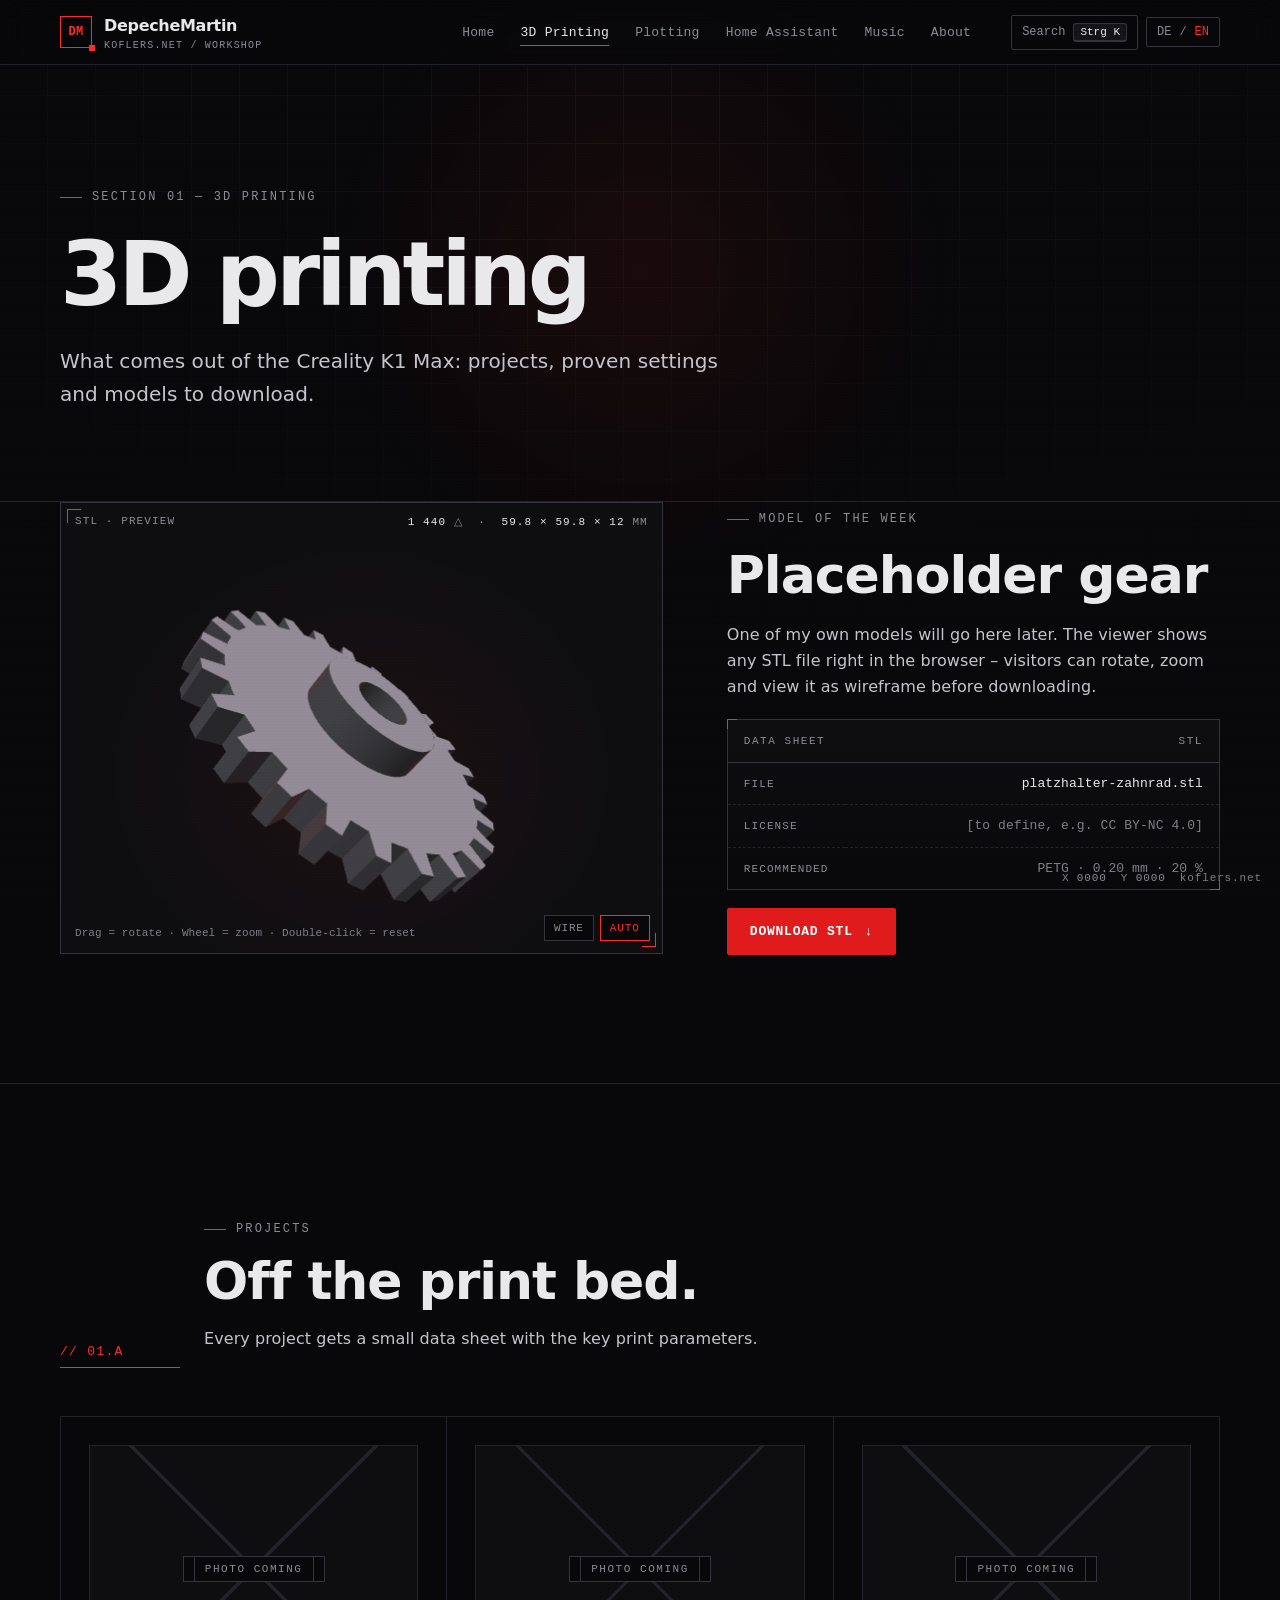
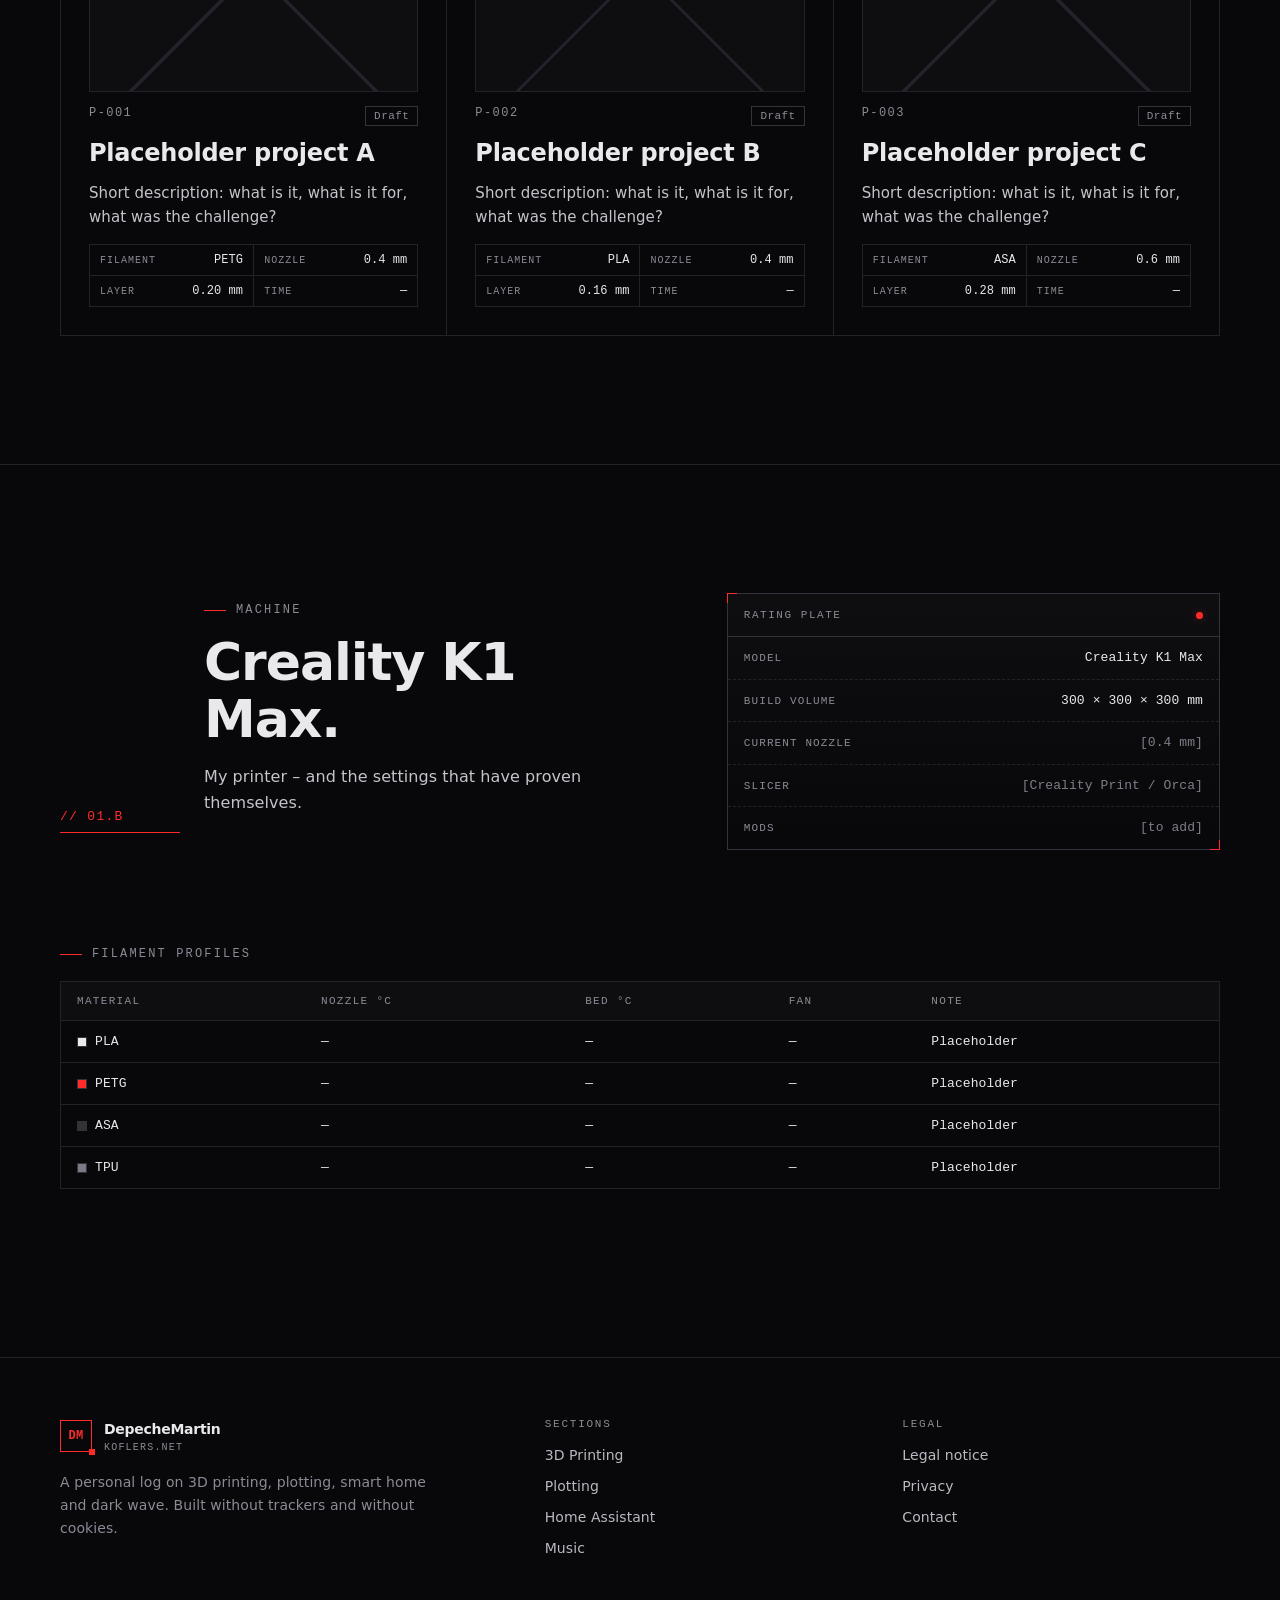
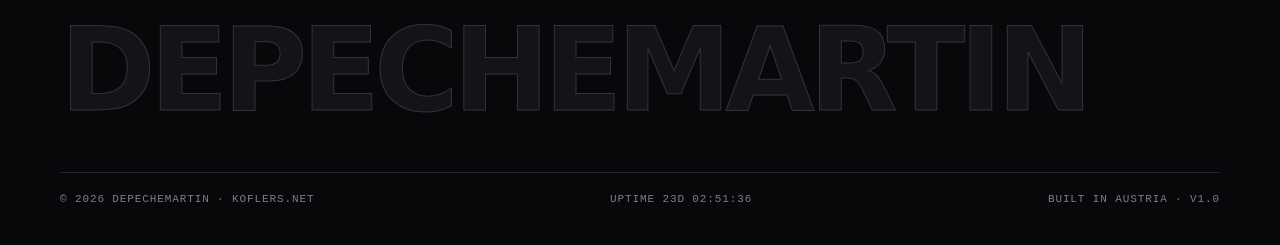
==== commit acf77b05: "SEO, Barrierefreiheit und Sicherheits-Meta-Tags - Startseite: längerer Titel und längere Beschreibun" ====
--- a/3d-druck.html
+++ b/3d-druck.html
@@ -3,6 +3,9 @@
 <head>
 <meta charset="utf-8">
 <meta name="viewport" content="width=device-width, initial-scale=1">
+<meta http-equiv="Content-Security-Policy" content="default-src 'self'; script-src 'self' 'sha256-bdw2CzbdW4ozfR57Zptu7N3LbOei5cBr4UGm6DSnkKo=' 'sha256-kprFqNqU0YVQONhhR51LvdhlnAlQfDSn86SLrHWKnIw='; style-src 'self' 'unsafe-inline'; img-src 'self' data: https://koflers-spotify.mk-ee6.workers.dev; connect-src 'self' https://koflers-spotify.mk-ee6.workers.dev; object-src 'none'; base-uri 'self'; form-action 'self'">
+<meta name="referrer" content="strict-origin-when-cross-origin">
+<link rel="canonical" href="https://koflers.net/3d-druck.html">
 <title>3D-Druck – DepecheMartin</title>
 <meta name="description" content="3D-Druck mit dem Creality K1 Max: Projekte, Profile und STL-Modelle.">
 <meta name="theme-color" content="#08080a">
@@ -26,14 +29,14 @@
 <div class="bg-scan" aria-hidden="true"></div>
 <header class="site-header">
   <div class="wrap">
-    <a class="logo" href="index.html" aria-label="DepecheMartin – Start">
+    <a class="logo" href="index.html">
       <span class="logo-mark">DM</span>
       <span>DepecheMartin<small>koflers.net / <span data-l="de">werkstatt</span><span data-l="en">workshop</span></small></span>
     </a>
     <nav class="nav" aria-label="Hauptnavigation"><a href="index.html"><span data-l="de">Start</span><span data-l="en">Home</span></a><a href="3d-druck.html" aria-current="page"><span data-l="de">3D-Druck</span><span data-l="en">3D Printing</span></a><a href="plotten.html"><span data-l="de">Plotten</span><span data-l="en">Plotting</span></a><a href="home-assistant.html"><span data-l="de">Home Assistant</span><span data-l="en">Home Assistant</span></a><a href="musik.html"><span data-l="de">Musik</span><span data-l="en">Music</span></a><a href="ueber.html"><span data-l="de">Über mich</span><span data-l="en">About</span></a></nav>
     <div class="tools">
       <button class="btn-ghost cmd-btn" type="button" aria-label="Suche / Befehle"><span class="lbl"><span data-l="de">Suche</span><span data-l="en">Search</span></span> <kbd>Strg K</kbd></button>
-      <button class="btn-ghost lang-toggle" type="button" aria-label="Sprache wechseln / switch language"><span class="de">DE</span><span class="sep">/</span><span class="en">EN</span></button>
+      <button class="btn-ghost lang-toggle" type="button" aria-label="DE / EN – Sprache wechseln / switch language"><span class="de">DE</span><span class="sep">/</span><span class="en">EN</span></button>
       <button class="btn-ghost menu-btn" type="button" aria-expanded="false" aria-label="Menü">☰</button>
     </div>
   </div>
@@ -157,11 +160,11 @@
         <p class="muted" style="margin-top:18px;max-width:380px"><span data-l="de">Ein persönliches Logbuch über 3D-Druck, Plotten, Smart Home und Dark Wave. Gebaut ohne Tracker und ohne Cookies.</span><span data-l="en">A personal log on 3D printing, plotting, smart home and dark wave. Built without trackers and without cookies.</span></p>
       </div>
       <div>
-        <h4><span data-l="de">Bereiche</span><span data-l="en">Sections</span></h4>
+        <h2 class="foot-h"><span data-l="de">Bereiche</span><span data-l="en">Sections</span></h2>
         <ul><li><a href="3d-druck.html"><span data-l="de">3D-Druck</span><span data-l="en">3D Printing</span></a></li><li><a href="plotten.html"><span data-l="de">Plotten</span><span data-l="en">Plotting</span></a></li><li><a href="home-assistant.html"><span data-l="de">Home Assistant</span><span data-l="en">Home Assistant</span></a></li><li><a href="musik.html"><span data-l="de">Musik</span><span data-l="en">Music</span></a></li></ul>
       </div>
       <div>
-        <h4><span data-l="de">Rechtliches</span><span data-l="en">Legal</span></h4>
+        <h2 class="foot-h"><span data-l="de">Rechtliches</span><span data-l="en">Legal</span></h2>
         <ul>
           <li><a href="impressum.html"><span data-l="de">Impressum / Offenlegung</span><span data-l="en">Legal notice</span></a></li>
           <li><a href="datenschutz.html"><span data-l="de">Datenschutz</span><span data-l="en">Privacy</span></a></li>
@@ -169,7 +172,7 @@
         </ul>
       </div>
     </div>
-    <div class="big" aria-hidden="true">DEPECHEMARTIN</div>
+    <div class="big" aria-hidden="true" data-text="DEPECHEMARTIN"></div>
     <div class="bottom">
       <span>© 2026 DepecheMartin · koflers.net</span>
       <span>Uptime <span id="uptime" data-since="2026-11-13">—</span></span>
--- a/assets/css/style.css
+++ b/assets/css/style.css
@@ -11,7 +11,7 @@
   --line-2: #33333d;
   --text: #e9e9ec;
   --muted: #8b8b96;
-  --dim: #5a5a64;
+  --dim: #7e7e89;
   --red: #ff2b2b;
   --red-2: #c81414;
   --red-glow: rgba(255, 43, 43, .35);
@@ -192,13 +192,13 @@
 .btn {
   display: inline-flex; align-items: center; gap: 12px;
   font: 600 13px var(--mono); letter-spacing: .06em; text-transform: uppercase;
-  padding: 15px 22px; border: 1px solid var(--red); color: #fff; background: var(--red);
+  padding: 15px 22px; border: 1px solid #e01b1b; color: #fff; background: #e01b1b;
   cursor: pointer; position: relative; overflow: hidden; transition: color .25s, background .25s;
   border-radius: var(--radius);
 }
 .btn::after { content: "→"; transition: transform .3s var(--ease); }
 .btn:hover::after { transform: translateX(4px); }
-.btn:hover { background: transparent; color: var(--red); }
+.btn:hover { background: transparent; color: var(--red); border-color: var(--red); }
 .btn.outline { background: transparent; color: var(--text); border-color: var(--line-2); }
 .btn.outline:hover { border-color: var(--red); color: var(--red); }
 .btn.dl::after { content: "↓"; }
@@ -509,13 +509,14 @@
 /* ---------- footer ---------- */
 .site-footer { border-top: 1px solid var(--line); padding: 60px 0 40px; margin-top: 40px; font-size: 14px; }
 .site-footer .cols { display: grid; grid-template-columns: 1.4fr 1fr 1fr; gap: 40px; }
-.site-footer h4 { font: 500 11px var(--mono); text-transform: uppercase; letter-spacing: .16em; color: var(--muted); margin-bottom: 14px; }
+.site-footer .foot-h { font: 500 11px var(--mono); text-transform: uppercase; letter-spacing: .16em; color: var(--muted); margin-bottom: 14px; }
 .site-footer ul { list-style: none; margin: 0; padding: 0; }
 .site-footer li { margin-bottom: 8px; }
 .site-footer li a { color: #b9b9c2; transition: color .2s; }
 .site-footer li a:hover { color: var(--red); }
 .site-footer .bottom { margin-top: 50px; padding-top: 20px; border-top: 1px solid var(--line); display: flex; justify-content: space-between; flex-wrap: wrap; gap: 12px; font: 11px var(--mono); color: var(--dim); letter-spacing: .08em; text-transform: uppercase; }
 .site-footer .big { font-size: clamp(44px, 9vw, 128px); font-weight: 800; letter-spacing: -.05em; line-height: .9; color: var(--bg-3); -webkit-text-stroke: 1px var(--line-2); margin-top: 50px; user-select: none; white-space: nowrap; overflow: hidden; }
+.site-footer .big::before { content: attr(data-text); }
 @media (max-width: 760px) { .site-footer .cols { grid-template-columns: 1fr; } }
 
 /* ---------- reveal ---------- */
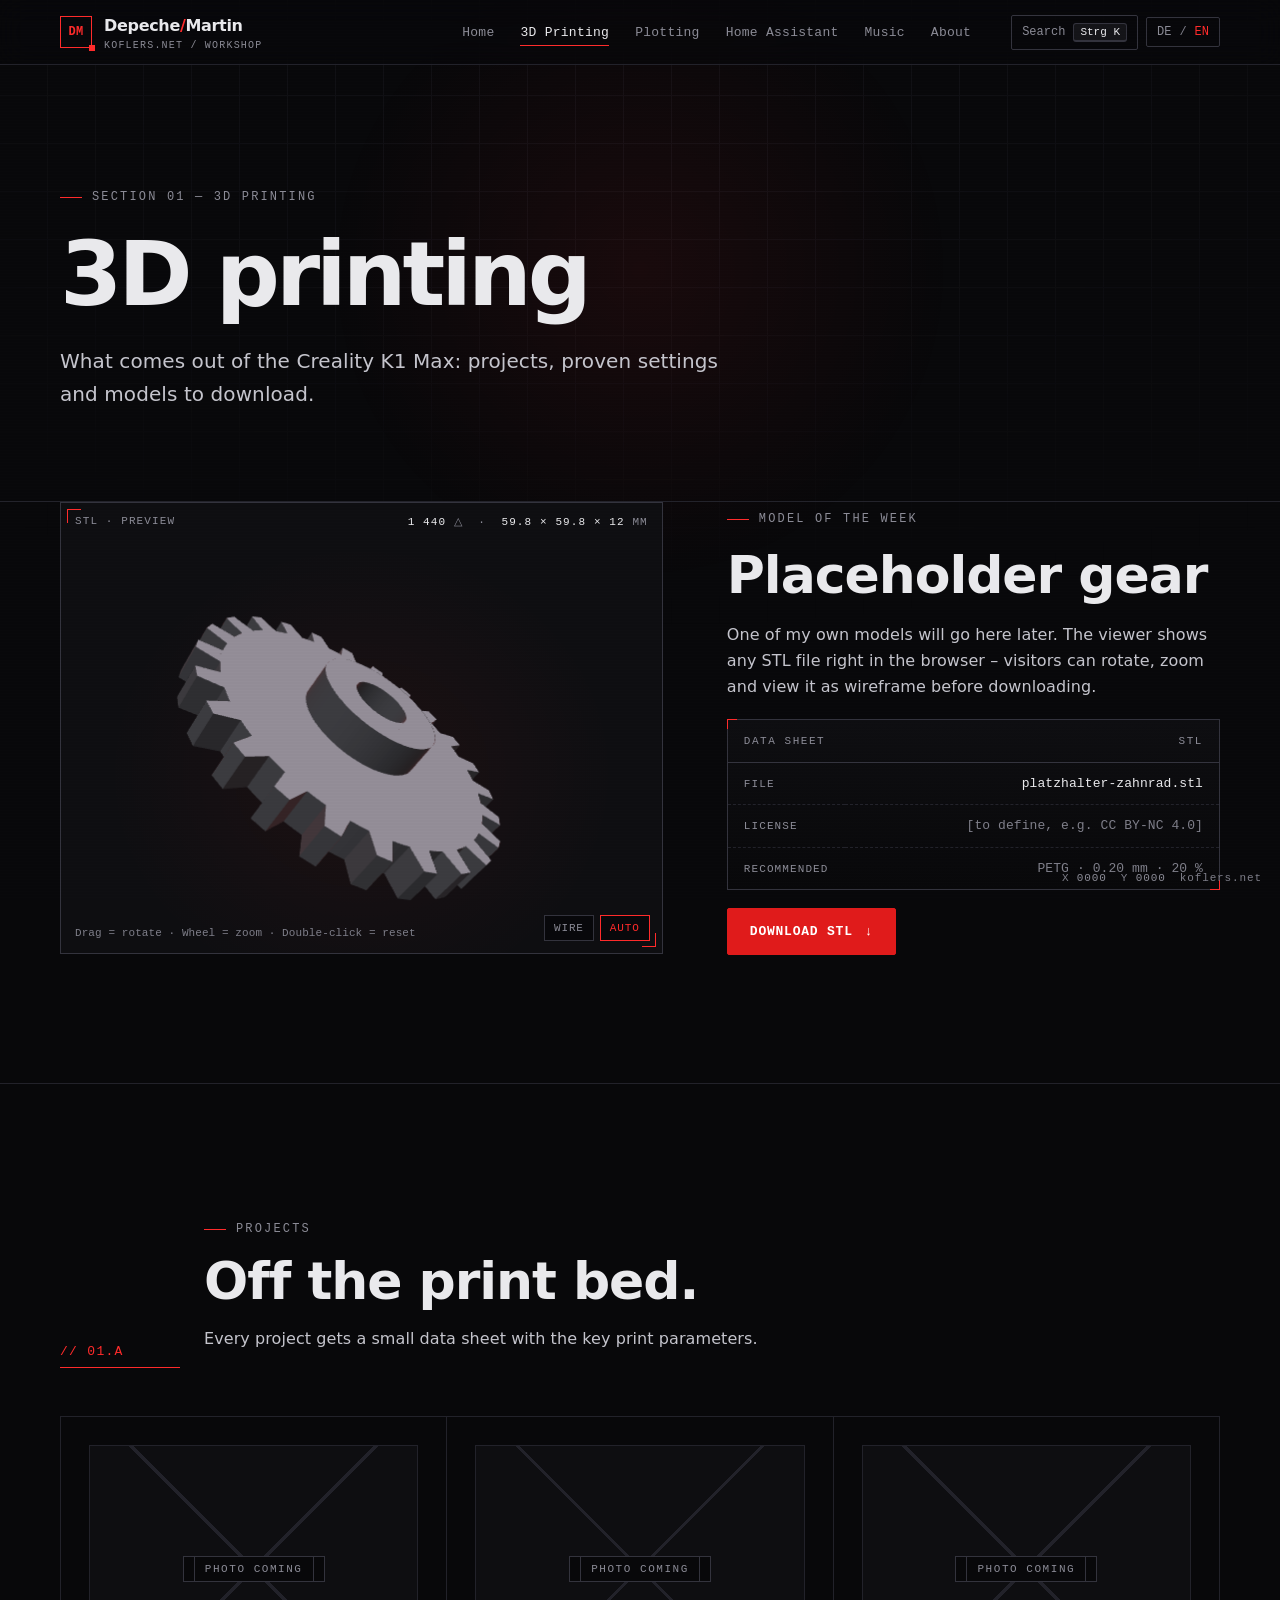
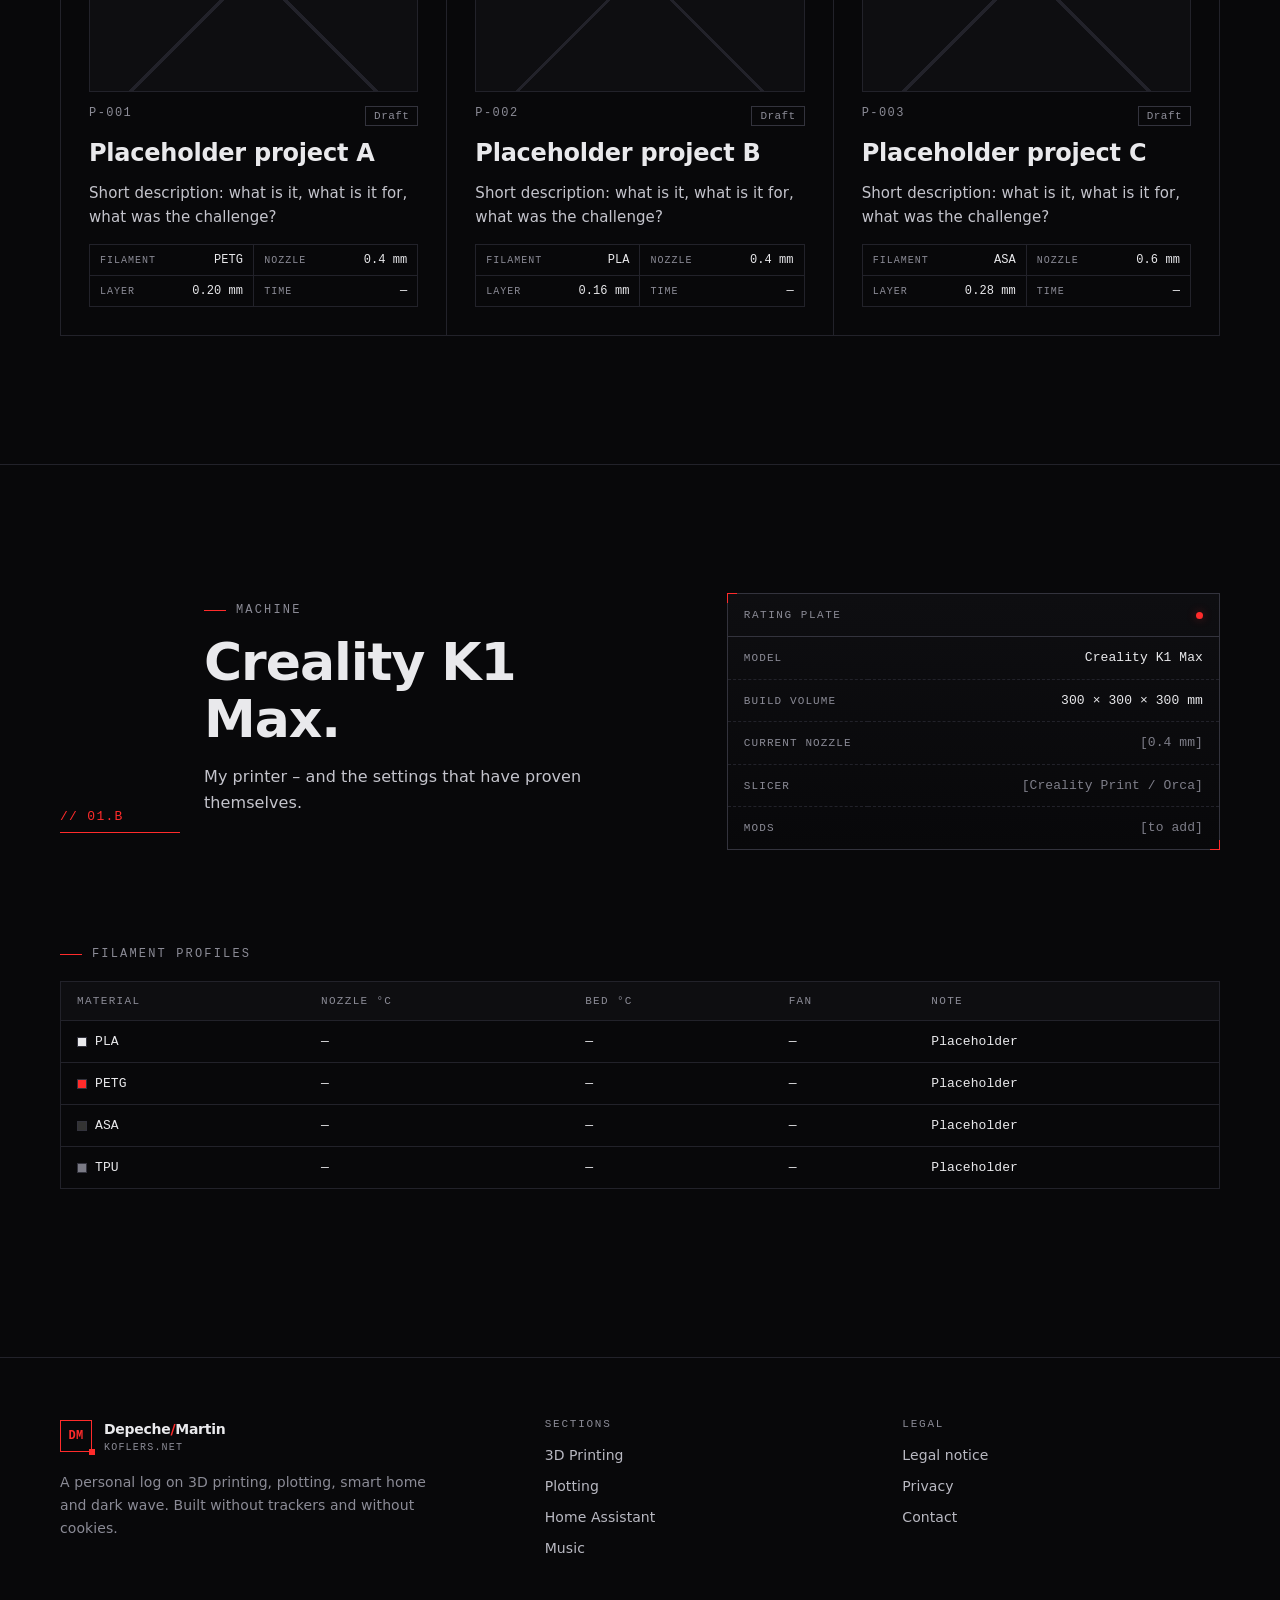
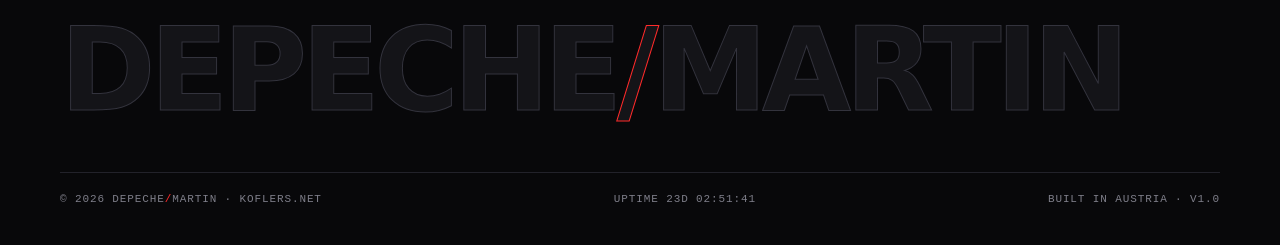
==== commit 4e128cee: "Depeche/Martin mit rotem Schrägstrich in Logos, Footer, Inventar und Steckbrief Großer Footer-Schrif" ====
--- a/3d-druck.html
+++ b/3d-druck.html
@@ -31,7 +31,7 @@
   <div class="wrap">
     <a class="logo" href="index.html">
       <span class="logo-mark">DM</span>
-      <span>DepecheMartin<small>koflers.net / <span data-l="de">werkstatt</span><span data-l="en">workshop</span></small></span>
+      <span>Depeche<span class="slash">/</span>Martin<small>koflers.net / <span data-l="de">werkstatt</span><span data-l="en">workshop</span></small></span>
     </a>
     <nav class="nav" aria-label="Hauptnavigation"><a href="index.html"><span data-l="de">Start</span><span data-l="en">Home</span></a><a href="3d-druck.html" aria-current="page"><span data-l="de">3D-Druck</span><span data-l="en">3D Printing</span></a><a href="plotten.html"><span data-l="de">Plotten</span><span data-l="en">Plotting</span></a><a href="home-assistant.html"><span data-l="de">Home Assistant</span><span data-l="en">Home Assistant</span></a><a href="musik.html"><span data-l="de">Musik</span><span data-l="en">Music</span></a><a href="ueber.html"><span data-l="de">Über mich</span><span data-l="en">About</span></a></nav>
     <div class="tools">
@@ -156,7 +156,7 @@
   <div class="wrap">
     <div class="cols">
       <div>
-        <div class="logo"><span class="logo-mark">DM</span><span>DepecheMartin<small>koflers.net</small></span></div>
+        <div class="logo"><span class="logo-mark">DM</span><span>Depeche<span class="slash">/</span>Martin<small>koflers.net</small></span></div>
         <p class="muted" style="margin-top:18px;max-width:380px"><span data-l="de">Ein persönliches Logbuch über 3D-Druck, Plotten, Smart Home und Dark Wave. Gebaut ohne Tracker und ohne Cookies.</span><span data-l="en">A personal log on 3D printing, plotting, smart home and dark wave. Built without trackers and without cookies.</span></p>
       </div>
       <div>
@@ -172,9 +172,9 @@
         </ul>
       </div>
     </div>
-    <div class="big" aria-hidden="true" data-text="DEPECHEMARTIN"></div>
+    <div class="big" aria-hidden="true" data-a="DEPECHE" data-b="MARTIN"><i class="bs"></i></div>
     <div class="bottom">
-      <span>© 2026 DepecheMartin · koflers.net</span>
+      <span>© 2026 Depeche<span class="slash">/</span>Martin · koflers.net</span>
       <span>Uptime <span id="uptime" data-since="2026-11-13">—</span></span>
       <span><span data-l="de">Gebaut in Österreich</span><span data-l="en">Built in Austria</span> · v1.0</span>
     </div>
--- a/assets/css/style.css
+++ b/assets/css/style.css
@@ -207,7 +207,7 @@
 /* ---------- hero ---------- */
 .hero { padding: clamp(70px, 12vw, 150px) 0 clamp(60px, 8vw, 110px); border-top: 0; }
 .hero h1 { margin: 22px 0 28px; }
-.hero h1 .slash { color: var(--red); }
+.hero h1 .slash, .slash { color: var(--red); }
 .hero .lead { font-size: clamp(18px, 2vw, 22px); max-width: 620px; color: #c9c9d1; }
 .hero .actions { display: flex; flex-wrap: wrap; gap: 14px; margin-top: 36px; align-items: center; }
 .hero .hint { font: 12px var(--mono); color: var(--muted); display: inline-flex; gap: 8px; align-items: center; margin-left: 6px; }
@@ -516,7 +516,10 @@
 .site-footer li a:hover { color: var(--red); }
 .site-footer .bottom { margin-top: 50px; padding-top: 20px; border-top: 1px solid var(--line); display: flex; justify-content: space-between; flex-wrap: wrap; gap: 12px; font: 11px var(--mono); color: var(--dim); letter-spacing: .08em; text-transform: uppercase; }
 .site-footer .big { font-size: clamp(44px, 9vw, 128px); font-weight: 800; letter-spacing: -.05em; line-height: .9; color: var(--bg-3); -webkit-text-stroke: 1px var(--line-2); margin-top: 50px; user-select: none; white-space: nowrap; overflow: hidden; }
-.site-footer .big::before { content: attr(data-text); }
+.site-footer .big::before { content: attr(data-a); }
+.site-footer .big::after { content: attr(data-b); }
+.site-footer .big .bs { font-style: normal; }
+.site-footer .big .bs::before { content: "/"; -webkit-text-stroke: 1px var(--red); }
 @media (max-width: 760px) { .site-footer .cols { grid-template-columns: 1fr; } }
 
 /* ---------- reveal ---------- */
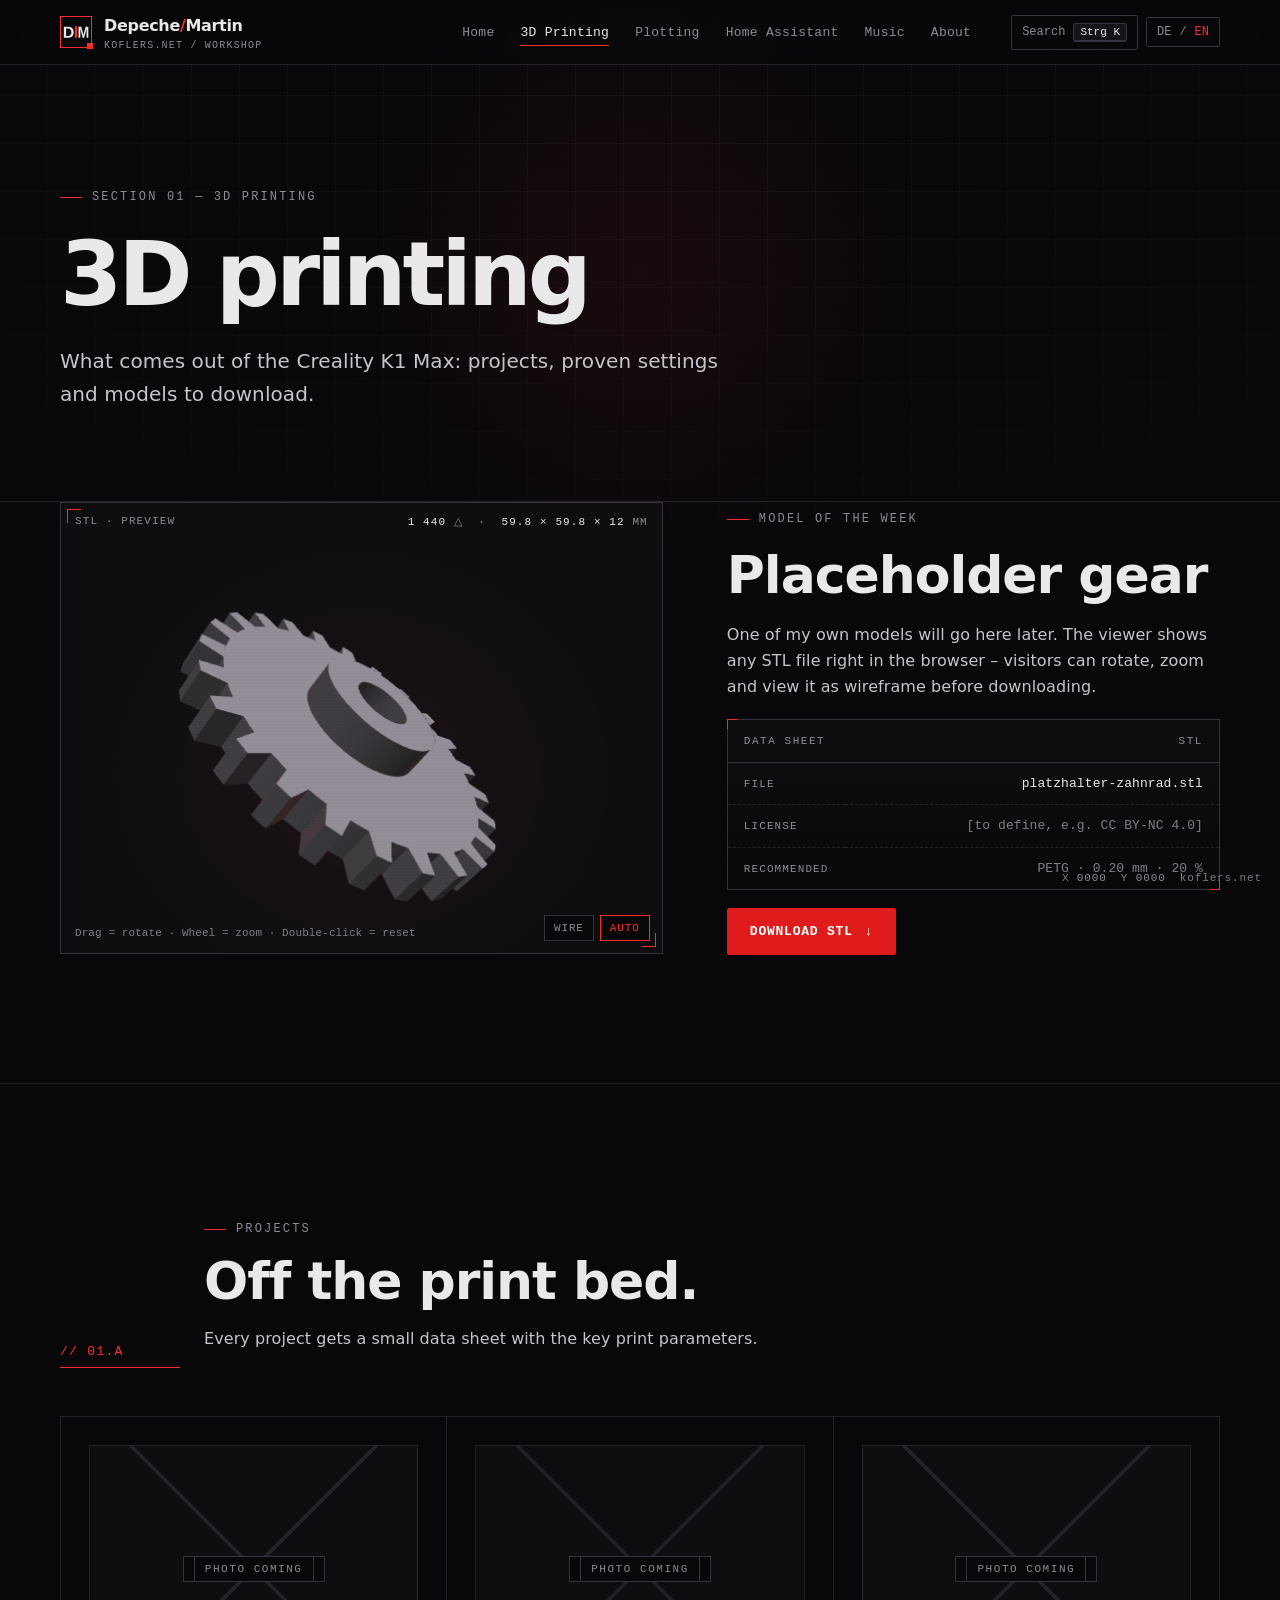
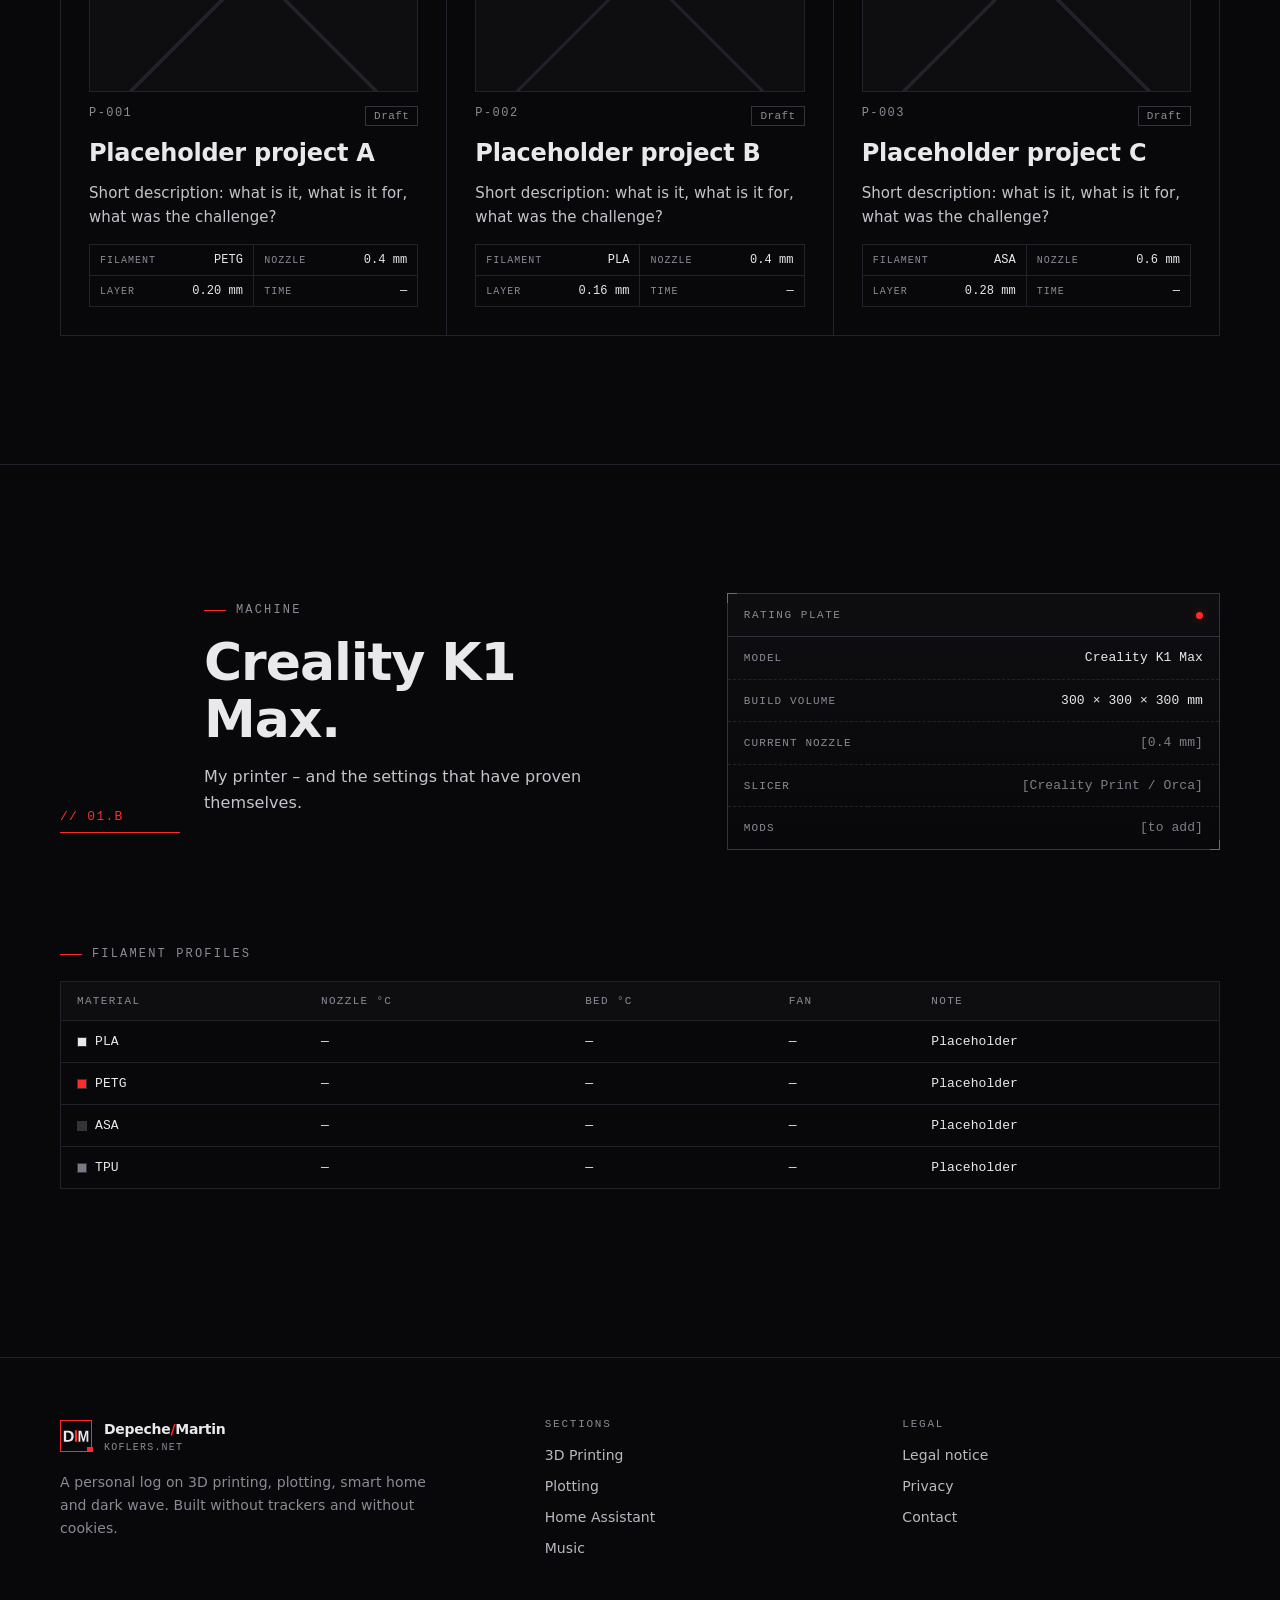
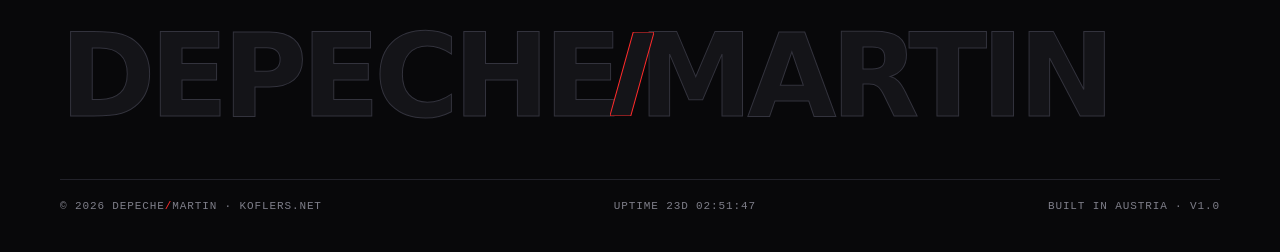
==== commit 97aeb133: "Neues Logo D|M (Variante 217) in Kopf, Footer, Favicon und App-Icons Buchstaben als Pfade (Arial-kom" ====
--- a/3d-druck.html
+++ b/3d-druck.html
@@ -30,7 +30,7 @@
 <header class="site-header">
   <div class="wrap">
     <a class="logo" href="index.html">
-      <span class="logo-mark">DM</span>
+      <span class="logo-mark"><svg viewBox="0 0 100 100" aria-hidden="true" focusable="false"><path fill="#e9e9ec" d="M42.84 50.45Q42.84 55.82 40.73 59.83Q38.63 63.84 34.78 65.96Q30.94 68.08 25.97 68.08H11.96V33.34H24.5Q33.25 33.34 38.04 37.76Q42.84 42.19 42.84 50.45ZM35.53 50.45Q35.53 44.85 32.63 41.9Q29.73 38.96 24.35 38.96H19.21V62.46H25.36Q30.03 62.46 32.78 59.23Q35.53 56 35.53 50.45Z"/><path fill="#e9e9ec" d="M82.91 68.08V47.02Q82.91 46.31 82.92 45.59Q82.93 44.88 83.12 39.45Q81.61 46.08 80.88 48.7L75.47 68.08H70.99L65.58 48.7L63.3 39.45Q63.55 45.17 63.55 47.02V68.08H57.97V33.34H66.39L71.76 52.77L72.23 54.64L73.25 59.3L74.59 53.73L80.11 33.34H88.49V68.08Z"/><path fill="#ff2b2b" d="M46.47 31.92H53.53V68.08H46.47Z"/></svg></span>
       <span>Depeche<span class="slash">/</span>Martin<small>koflers.net / <span data-l="de">werkstatt</span><span data-l="en">workshop</span></small></span>
     </a>
     <nav class="nav" aria-label="Hauptnavigation"><a href="index.html"><span data-l="de">Start</span><span data-l="en">Home</span></a><a href="3d-druck.html" aria-current="page"><span data-l="de">3D-Druck</span><span data-l="en">3D Printing</span></a><a href="plotten.html"><span data-l="de">Plotten</span><span data-l="en">Plotting</span></a><a href="home-assistant.html"><span data-l="de">Home Assistant</span><span data-l="en">Home Assistant</span></a><a href="musik.html"><span data-l="de">Musik</span><span data-l="en">Music</span></a><a href="ueber.html"><span data-l="de">Über mich</span><span data-l="en">About</span></a></nav>
@@ -156,7 +156,7 @@
   <div class="wrap">
     <div class="cols">
       <div>
-        <div class="logo"><span class="logo-mark">DM</span><span>Depeche<span class="slash">/</span>Martin<small>koflers.net</small></span></div>
+        <div class="logo"><span class="logo-mark"><svg viewBox="0 0 100 100" aria-hidden="true" focusable="false"><path fill="#e9e9ec" d="M42.84 50.45Q42.84 55.82 40.73 59.83Q38.63 63.84 34.78 65.96Q30.94 68.08 25.97 68.08H11.96V33.34H24.5Q33.25 33.34 38.04 37.76Q42.84 42.19 42.84 50.45ZM35.53 50.45Q35.53 44.85 32.63 41.9Q29.73 38.96 24.35 38.96H19.21V62.46H25.36Q30.03 62.46 32.78 59.23Q35.53 56 35.53 50.45Z"/><path fill="#e9e9ec" d="M82.91 68.08V47.02Q82.91 46.31 82.92 45.59Q82.93 44.88 83.12 39.45Q81.61 46.08 80.88 48.7L75.47 68.08H70.99L65.58 48.7L63.3 39.45Q63.55 45.17 63.55 47.02V68.08H57.97V33.34H66.39L71.76 52.77L72.23 54.64L73.25 59.3L74.59 53.73L80.11 33.34H88.49V68.08Z"/><path fill="#ff2b2b" d="M46.47 31.92H53.53V68.08H46.47Z"/></svg></span><span>Depeche<span class="slash">/</span>Martin<small>koflers.net</small></span></div>
         <p class="muted" style="margin-top:18px;max-width:380px"><span data-l="de">Ein persönliches Logbuch über 3D-Druck, Plotten, Smart Home und Dark Wave. Gebaut ohne Tracker und ohne Cookies.</span><span data-l="en">A personal log on 3D printing, plotting, smart home and dark wave. Built without trackers and without cookies.</span></p>
       </div>
       <div>
--- a/assets/css/style.css
+++ b/assets/css/style.css
@@ -135,10 +135,10 @@
 .logo { display: flex; align-items: center; gap: 12px; font-weight: 700; letter-spacing: -.02em; white-space: nowrap; }
 .logo-mark {
   width: 32px; height: 32px; display: grid; place-items: center;
-  border: 1px solid var(--red); color: var(--red);
-  font: 700 12px var(--mono); letter-spacing: .02em; position: relative;
-}
-.logo-mark::after { content: ""; position: absolute; right: -4px; bottom: -4px; width: 6px; height: 6px; background: var(--red); }
+  border: 1px solid var(--red); background: var(--bg); position: relative;
+}
+.logo-mark::after { content: ""; position: absolute; right: -1.6px; bottom: -1.6px; width: 5.4px; height: 5.4px; background: var(--red); }
+.logo-mark svg { position: absolute; inset: -1px; width: calc(100% + 2px); height: calc(100% + 2px); display: block; }
 .logo small { display: block; font: 400 10px var(--mono); color: var(--muted); letter-spacing: .12em; text-transform: uppercase; margin-top: 1px; }
 
 .nav { display: flex; gap: 2px; margin-left: auto; }
@@ -518,8 +518,9 @@
 .site-footer .big { font-size: clamp(44px, 9vw, 128px); font-weight: 800; letter-spacing: -.05em; line-height: .9; color: var(--bg-3); -webkit-text-stroke: 1px var(--line-2); margin-top: 50px; user-select: none; white-space: nowrap; overflow: hidden; }
 .site-footer .big::before { content: attr(data-a); }
 .site-footer .big::after { content: attr(data-b); }
-.site-footer .big .bs { font-style: normal; }
-.site-footer .big .bs::before { content: "/"; -webkit-text-stroke: 1px var(--red); }
+.site-footer .big .bs { font-style: normal; position: relative; z-index: 1; }
+.site-footer .big { padding: .06em 0 .2em; margin-bottom: -.2em; }
+.site-footer .big .bs::before { content: ""; display: inline-block; width: .379em; height: .72em; height: 1cap; margin: 0 -.135em 0 -.055em; vertical-align: baseline; background: url("data:image/svg+xml,%3Csvg xmlns='http://www.w3.org/2000/svg' viewBox='0 0 379 703' preserveAspectRatio='none'%3E%3Cpolygon points='200,0.5 378.5,0.5 179,702.5 0.5,702.5' fill='%23141418' stroke='%23ff2b2b' stroke-width='1' vector-effect='non-scaling-stroke'/%3E%3C/svg%3E") center / 100% 100% no-repeat; }
 @media (max-width: 760px) { .site-footer .cols { grid-template-columns: 1fr; } }
 
 /* ---------- reveal ---------- */
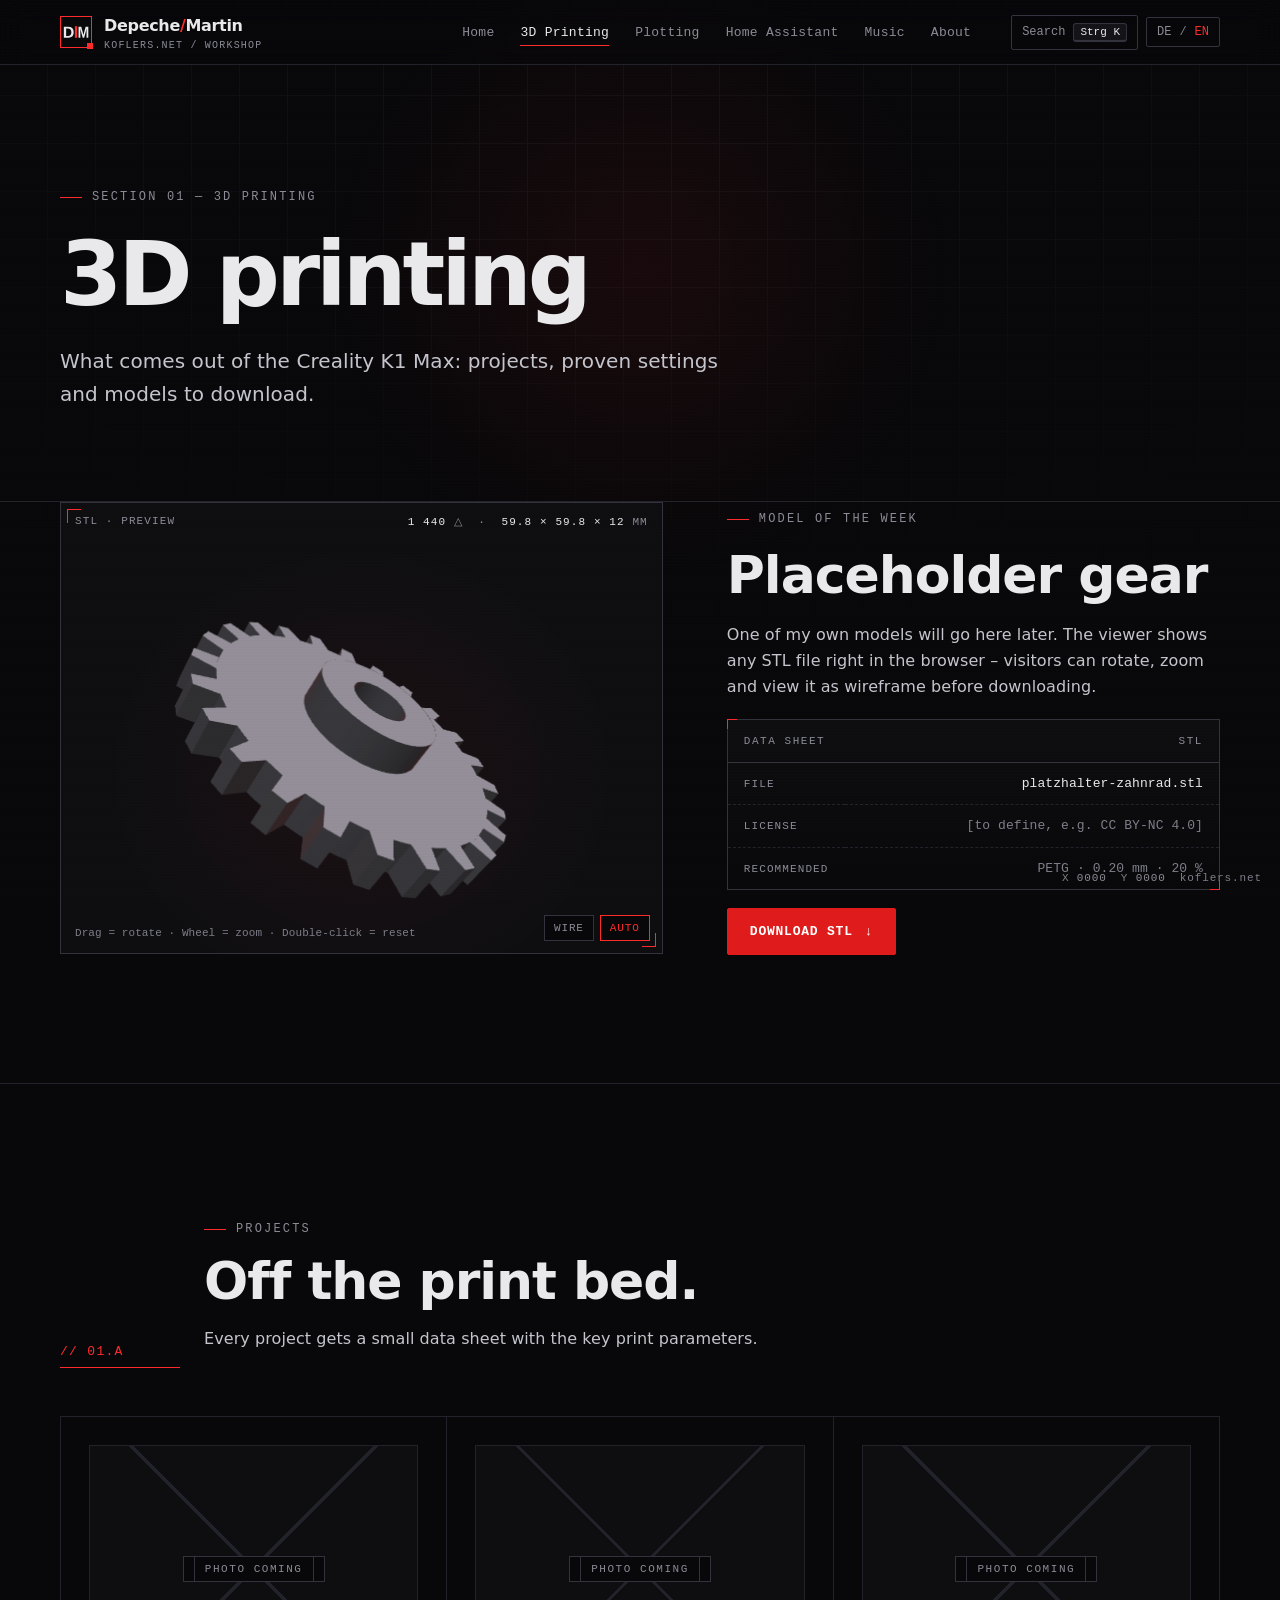
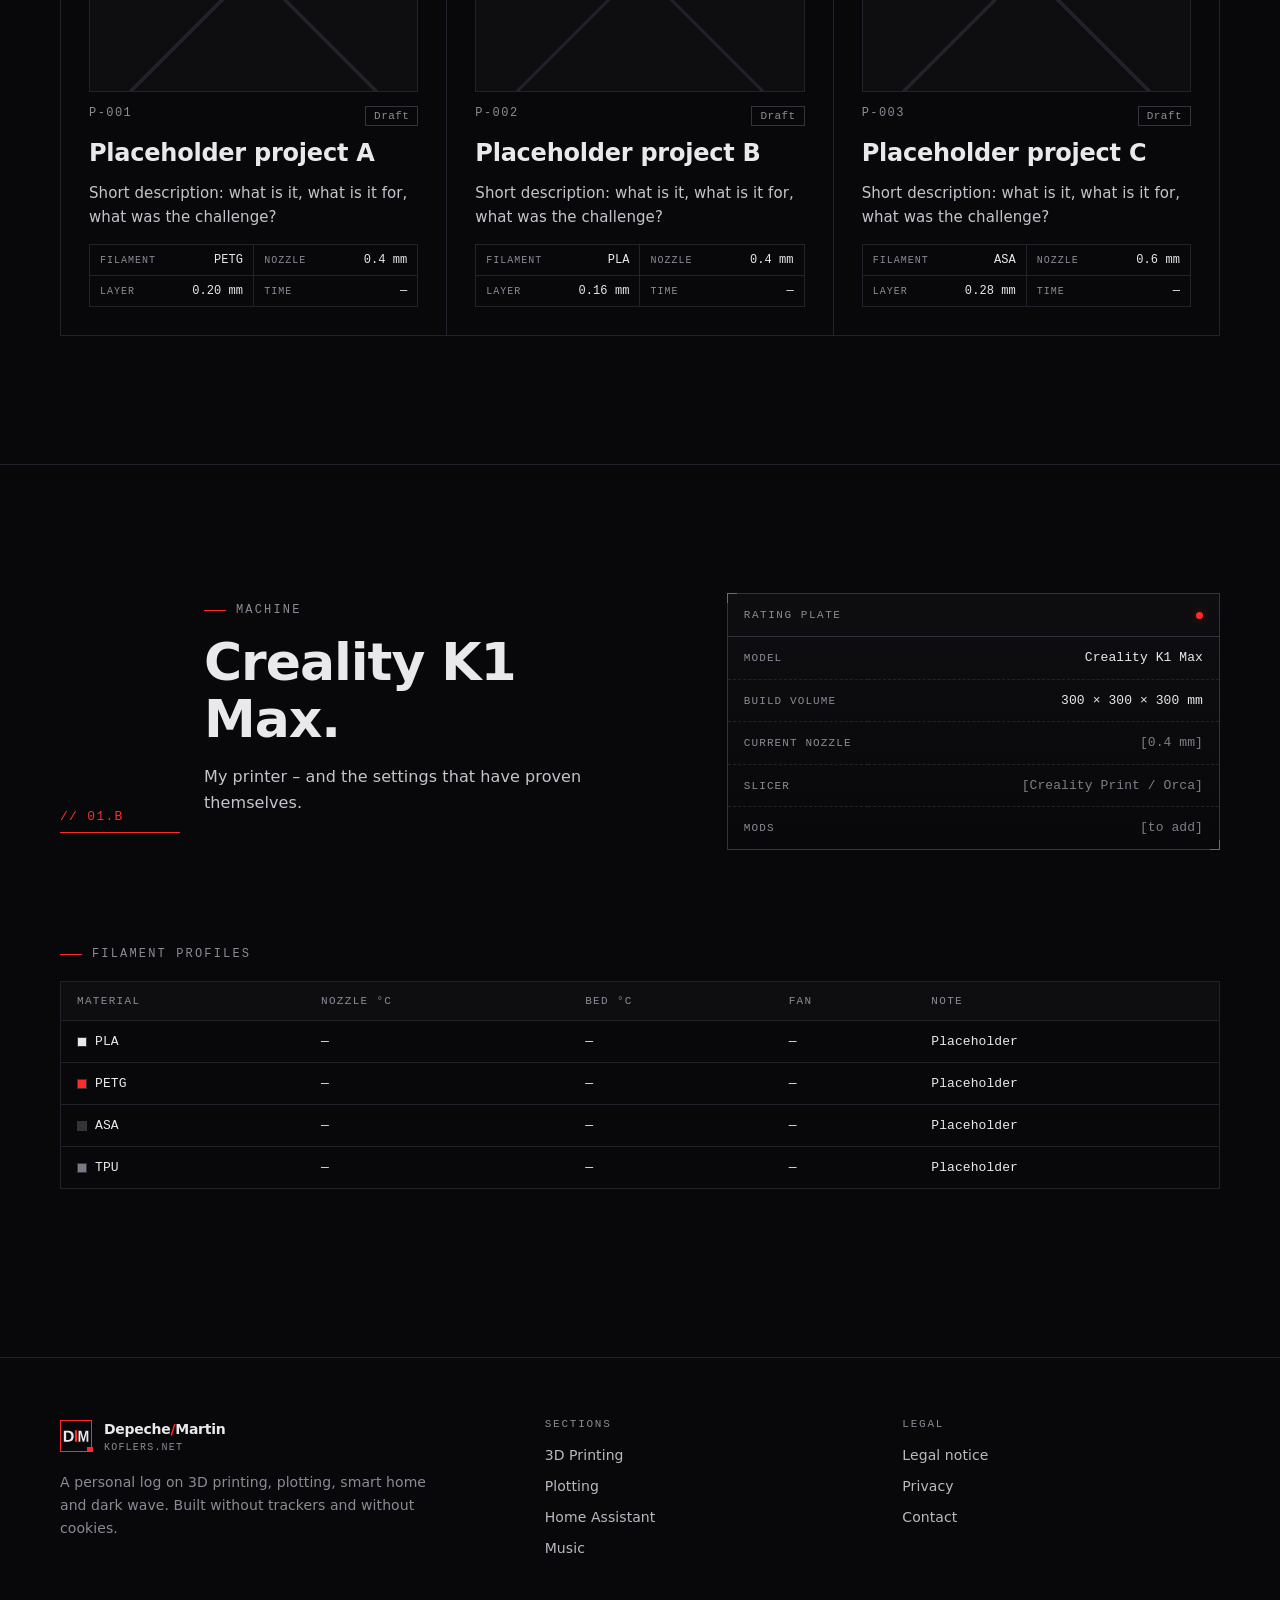
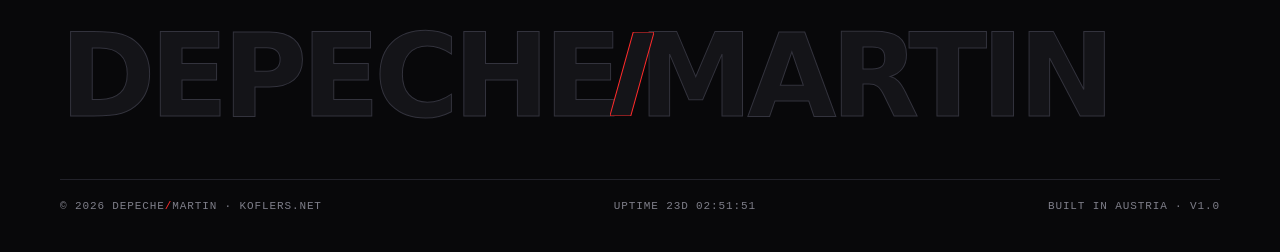
==== commit 54fc824e: "Live-Push: Türanzeige im Logo (nur mit Schlüssel), Musik-Seite per WebSocket, CSP wss, sw.js km-v7 C" ====
--- a/3d-druck.html
+++ b/3d-druck.html
@@ -3,7 +3,7 @@
 <head>
 <meta charset="utf-8">
 <meta name="viewport" content="width=device-width, initial-scale=1">
-<meta http-equiv="Content-Security-Policy" content="default-src 'self'; script-src 'self' 'sha256-bdw2CzbdW4ozfR57Zptu7N3LbOei5cBr4UGm6DSnkKo=' 'sha256-kprFqNqU0YVQONhhR51LvdhlnAlQfDSn86SLrHWKnIw='; style-src 'self' 'unsafe-inline'; img-src 'self' data: https://koflers-spotify.mk-ee6.workers.dev; connect-src 'self' https://koflers-spotify.mk-ee6.workers.dev; object-src 'none'; base-uri 'self'; form-action 'self'">
+<meta http-equiv="Content-Security-Policy" content="default-src 'self'; script-src 'self' 'sha256-bdw2CzbdW4ozfR57Zptu7N3LbOei5cBr4UGm6DSnkKo=' 'sha256-kprFqNqU0YVQONhhR51LvdhlnAlQfDSn86SLrHWKnIw='; style-src 'self' 'unsafe-inline'; img-src 'self' data: https://koflers-spotify.mk-ee6.workers.dev; connect-src 'self' https://koflers-spotify.mk-ee6.workers.dev wss://koflers-spotify.mk-ee6.workers.dev; object-src 'none'; base-uri 'self'; form-action 'self'">
 <meta name="referrer" content="strict-origin-when-cross-origin">
 <link rel="canonical" href="https://koflers.net/3d-druck.html">
 <title>3D-Druck – DepecheMartin</title>
--- a/assets/css/style.css
+++ b/assets/css/style.css
@@ -137,7 +137,8 @@
   width: 32px; height: 32px; display: grid; place-items: center;
   border: 1px solid var(--red); background: var(--bg); position: relative;
 }
-.logo-mark::after { content: ""; position: absolute; right: -1.6px; bottom: -1.6px; width: 5.4px; height: 5.4px; background: var(--red); }
+.logo-mark::after { content: ""; position: absolute; right: -1.6px; bottom: -1.6px; width: 5.4px; height: 5.4px; background: var(--red); transition: background .4s; }
+.door-open .logo-mark::after { background: #ffb000; }
 .logo-mark svg { position: absolute; inset: -1px; width: calc(100% + 2px); height: calc(100% + 2px); display: block; }
 .logo small { display: block; font: 400 10px var(--mono); color: var(--muted); letter-spacing: .12em; text-transform: uppercase; margin-top: 1px; }
 
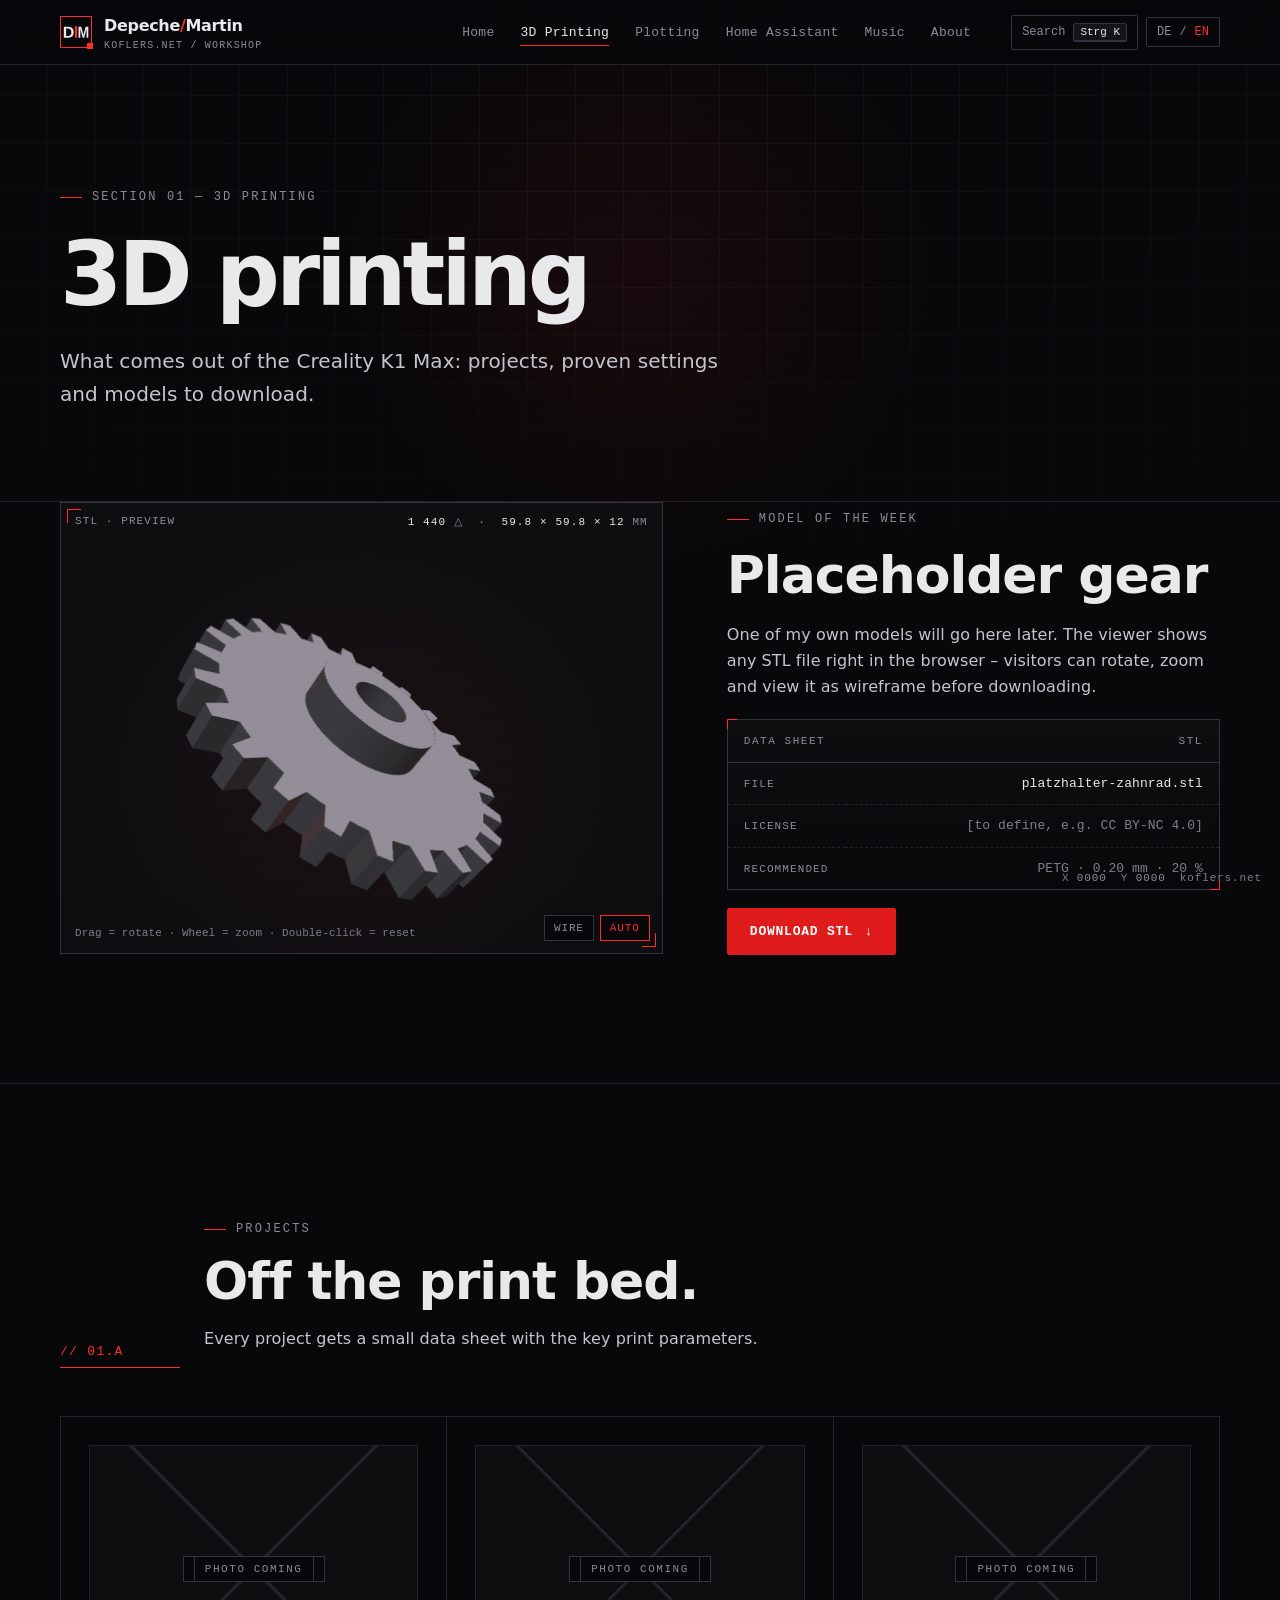
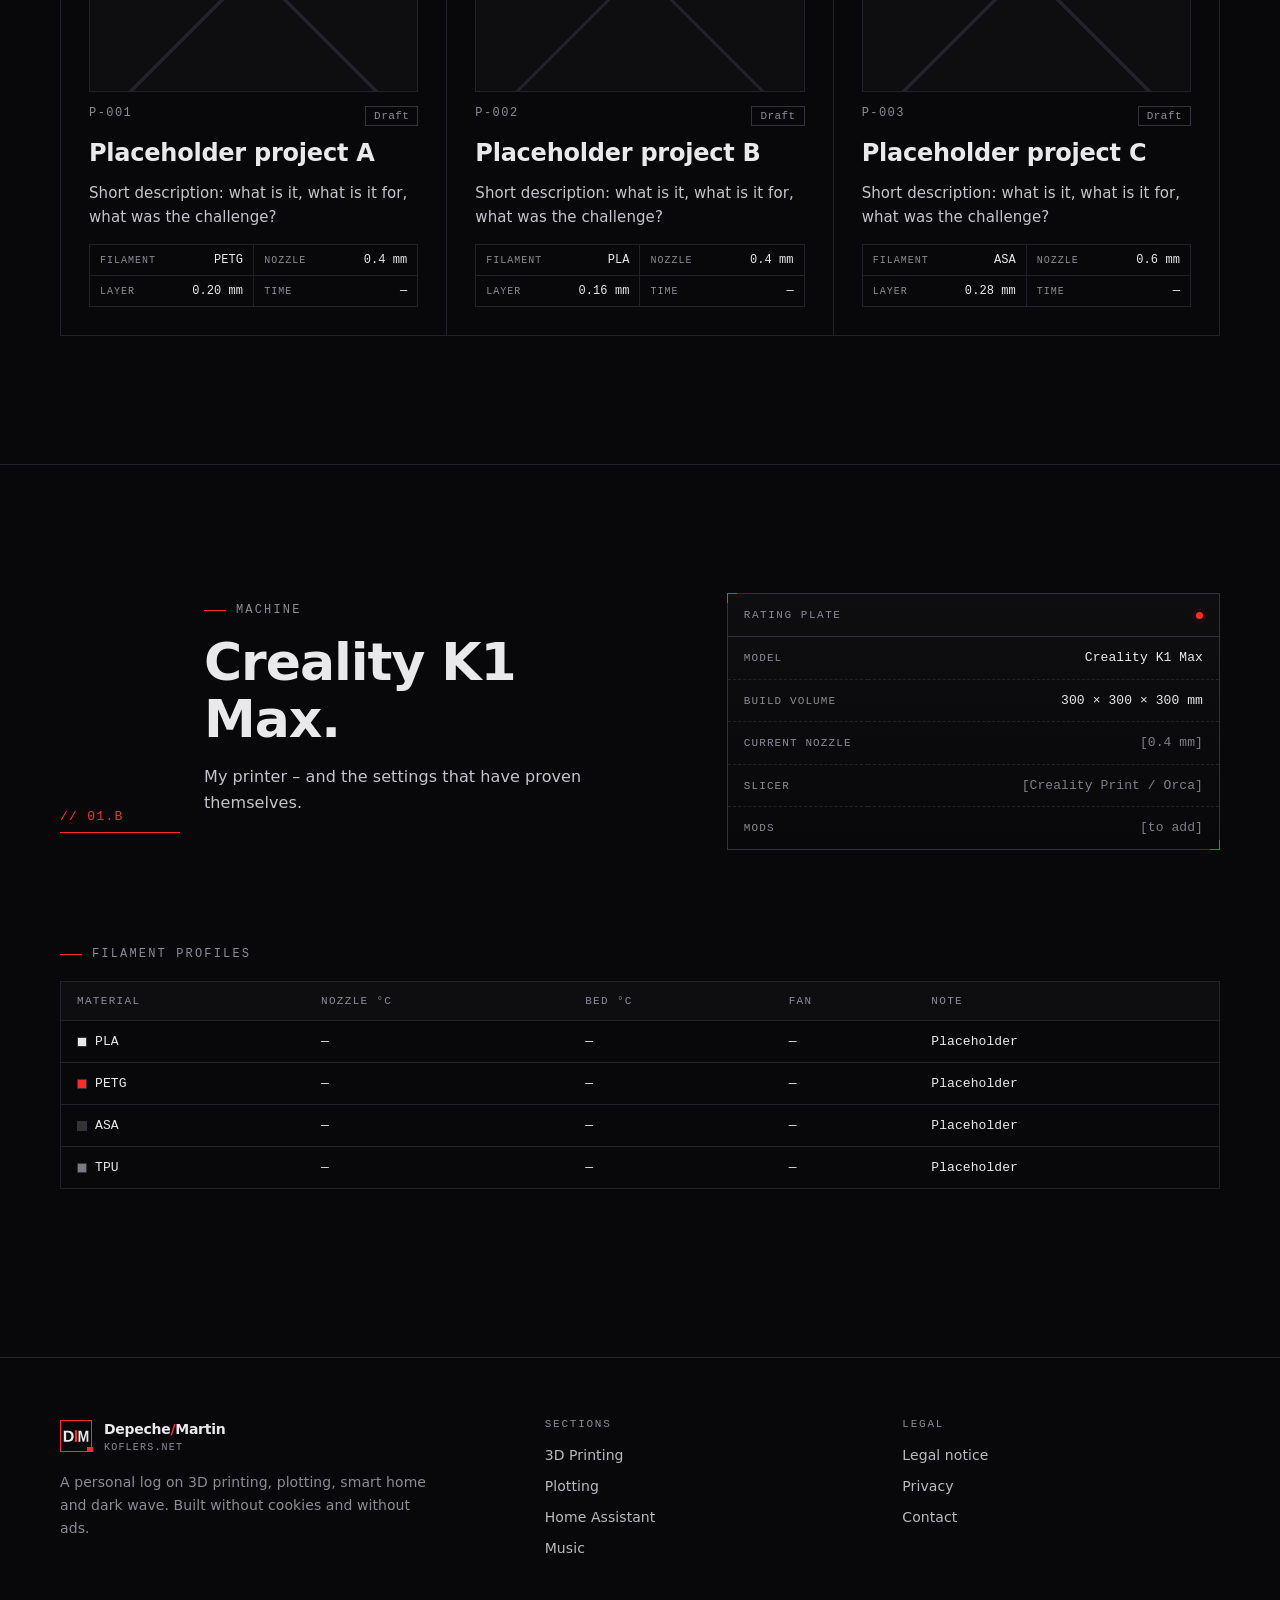
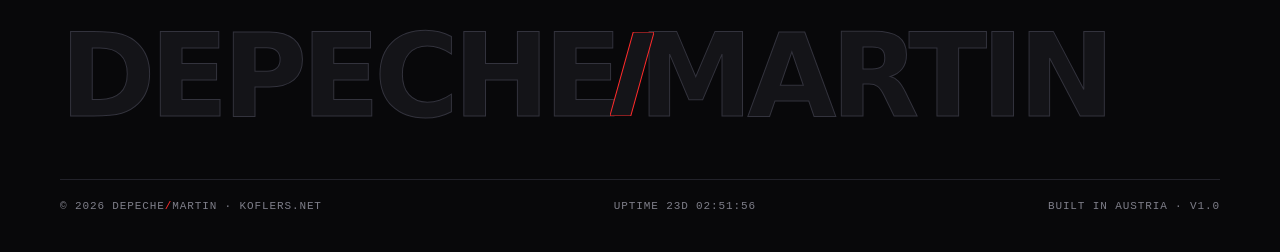
==== commit 66ef3b16: "Cloudflare Web Analytics eingebaut (CSP, Datenschutz, sw.js km-v8) Co-Authored-By: Claude Opus 5.5 <" ====
--- a/3d-druck.html
+++ b/3d-druck.html
@@ -3,7 +3,7 @@
 <head>
 <meta charset="utf-8">
 <meta name="viewport" content="width=device-width, initial-scale=1">
-<meta http-equiv="Content-Security-Policy" content="default-src 'self'; script-src 'self' 'sha256-bdw2CzbdW4ozfR57Zptu7N3LbOei5cBr4UGm6DSnkKo=' 'sha256-kprFqNqU0YVQONhhR51LvdhlnAlQfDSn86SLrHWKnIw='; style-src 'self' 'unsafe-inline'; img-src 'self' data: https://koflers-spotify.mk-ee6.workers.dev; connect-src 'self' https://koflers-spotify.mk-ee6.workers.dev wss://koflers-spotify.mk-ee6.workers.dev; object-src 'none'; base-uri 'self'; form-action 'self'">
+<meta http-equiv="Content-Security-Policy" content="default-src 'self'; script-src 'self' https://static.cloudflareinsights.com 'sha256-bdw2CzbdW4ozfR57Zptu7N3LbOei5cBr4UGm6DSnkKo=' 'sha256-kprFqNqU0YVQONhhR51LvdhlnAlQfDSn86SLrHWKnIw='; style-src 'self' 'unsafe-inline'; img-src 'self' data: https://koflers-spotify.mk-ee6.workers.dev; connect-src 'self' https://cloudflareinsights.com https://koflers-spotify.mk-ee6.workers.dev wss://koflers-spotify.mk-ee6.workers.dev; object-src 'none'; base-uri 'self'; form-action 'self'">
 <meta name="referrer" content="strict-origin-when-cross-origin">
 <link rel="canonical" href="https://koflers.net/3d-druck.html">
 <title>3D-Druck – DepecheMartin</title>
@@ -157,7 +157,7 @@
     <div class="cols">
       <div>
         <div class="logo"><span class="logo-mark"><svg viewBox="0 0 100 100" aria-hidden="true" focusable="false"><path fill="#e9e9ec" d="M42.84 50.45Q42.84 55.82 40.73 59.83Q38.63 63.84 34.78 65.96Q30.94 68.08 25.97 68.08H11.96V33.34H24.5Q33.25 33.34 38.04 37.76Q42.84 42.19 42.84 50.45ZM35.53 50.45Q35.53 44.85 32.63 41.9Q29.73 38.96 24.35 38.96H19.21V62.46H25.36Q30.03 62.46 32.78 59.23Q35.53 56 35.53 50.45Z"/><path fill="#e9e9ec" d="M82.91 68.08V47.02Q82.91 46.31 82.92 45.59Q82.93 44.88 83.12 39.45Q81.61 46.08 80.88 48.7L75.47 68.08H70.99L65.58 48.7L63.3 39.45Q63.55 45.17 63.55 47.02V68.08H57.97V33.34H66.39L71.76 52.77L72.23 54.64L73.25 59.3L74.59 53.73L80.11 33.34H88.49V68.08Z"/><path fill="#ff2b2b" d="M46.47 31.92H53.53V68.08H46.47Z"/></svg></span><span>Depeche<span class="slash">/</span>Martin<small>koflers.net</small></span></div>
-        <p class="muted" style="margin-top:18px;max-width:380px"><span data-l="de">Ein persönliches Logbuch über 3D-Druck, Plotten, Smart Home und Dark Wave. Gebaut ohne Tracker und ohne Cookies.</span><span data-l="en">A personal log on 3D printing, plotting, smart home and dark wave. Built without trackers and without cookies.</span></p>
+        <p class="muted" style="margin-top:18px;max-width:380px"><span data-l="de">Ein persönliches Logbuch über 3D-Druck, Plotten, Smart Home und Dark Wave. Gebaut ohne Cookies und ohne Werbung.</span><span data-l="en">A personal log on 3D printing, plotting, smart home and dark wave. Built without cookies and without ads.</span></p>
       </div>
       <div>
         <h2 class="foot-h"><span data-l="de">Bereiche</span><span data-l="en">Sections</span></h2>
@@ -188,5 +188,6 @@
     <div class="cmdk-foot"><span><kbd>↑</kbd> <kbd>↓</kbd> <span data-l="de">wählen</span><span data-l="en">select</span></span><span><kbd>↵</kbd> <span data-l="de">öffnen</span><span data-l="en">open</span></span><span><kbd>Esc</kbd> <span data-l="de">schließen</span><span data-l="en">close</span></span></div>
   </div>
 </div>
+<!-- Cloudflare Web Analytics --><script type="module" src="https://static.cloudflareinsights.com/beacon.min.js" data-cf-beacon='{"token": "2f2255a091ef4c6ebec43378722c1739"}'></script><!-- End Cloudflare Web Analytics -->
 </body>
 </html>
